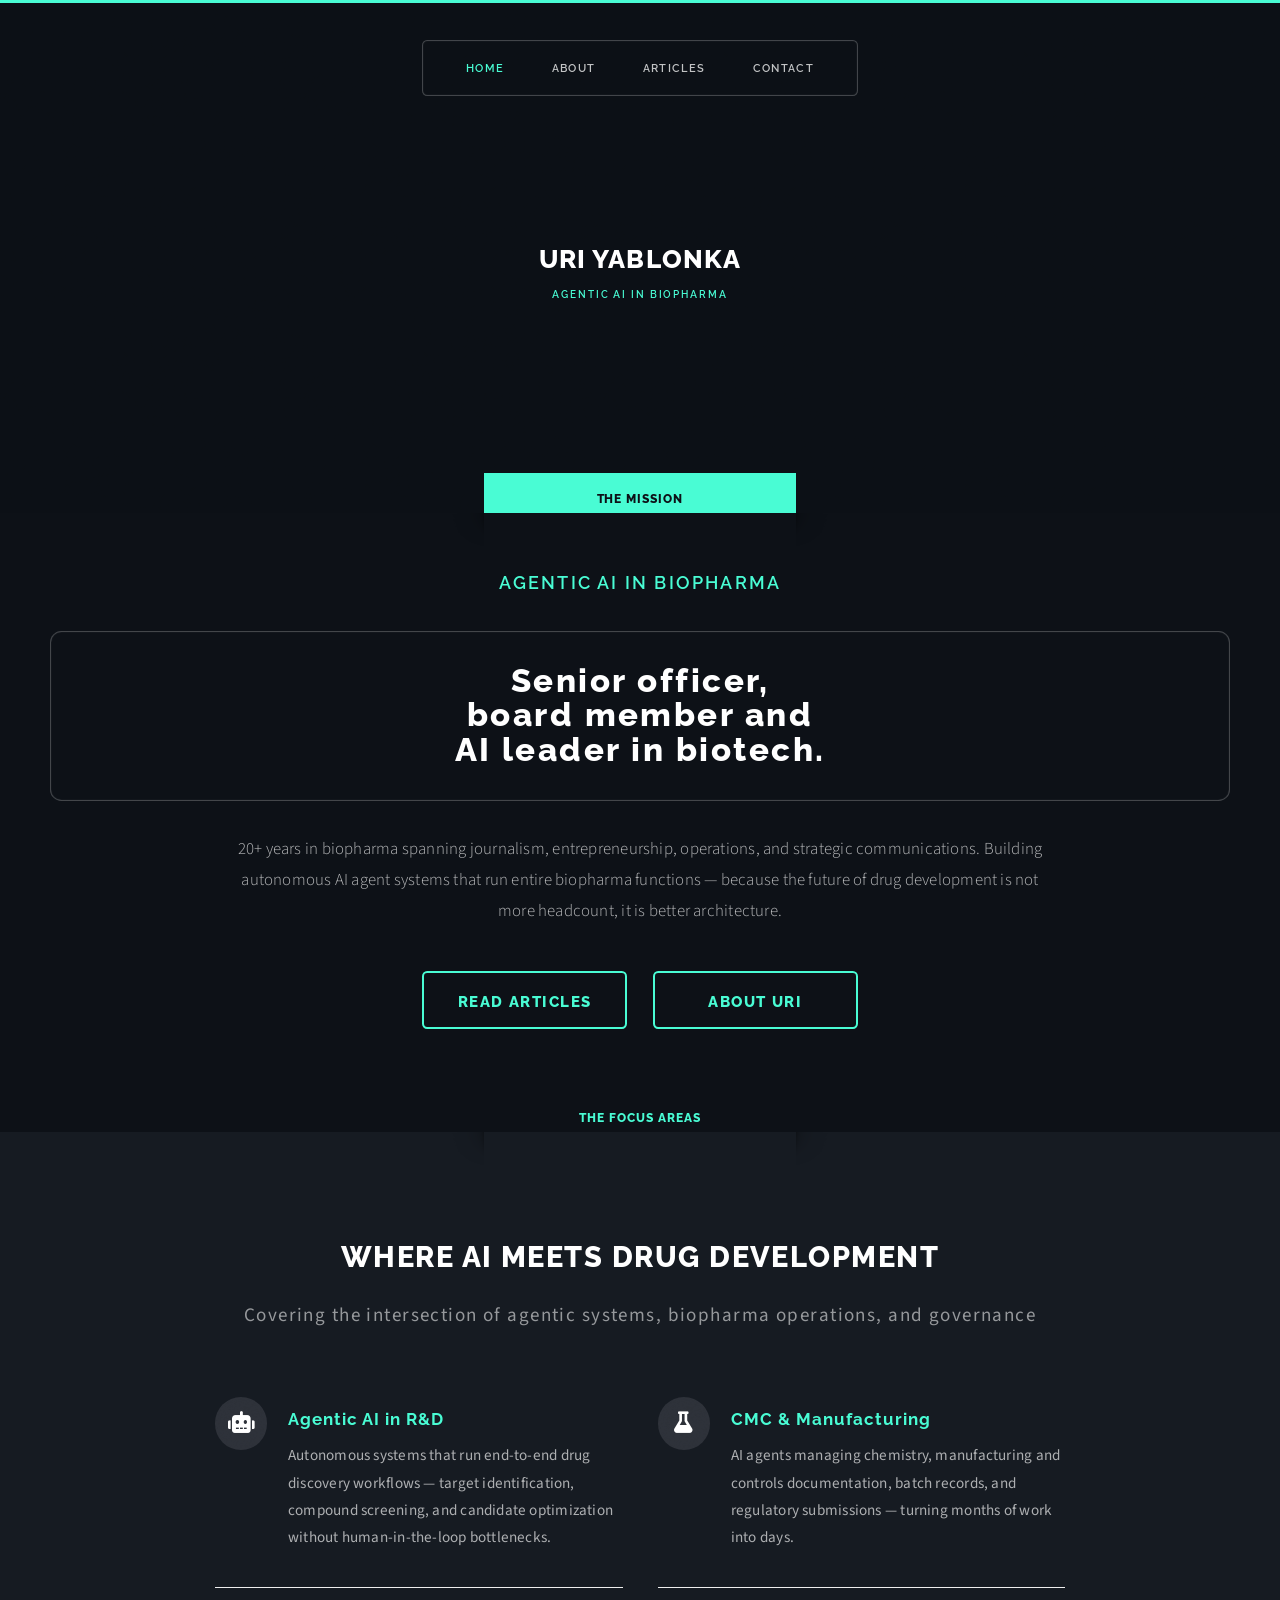
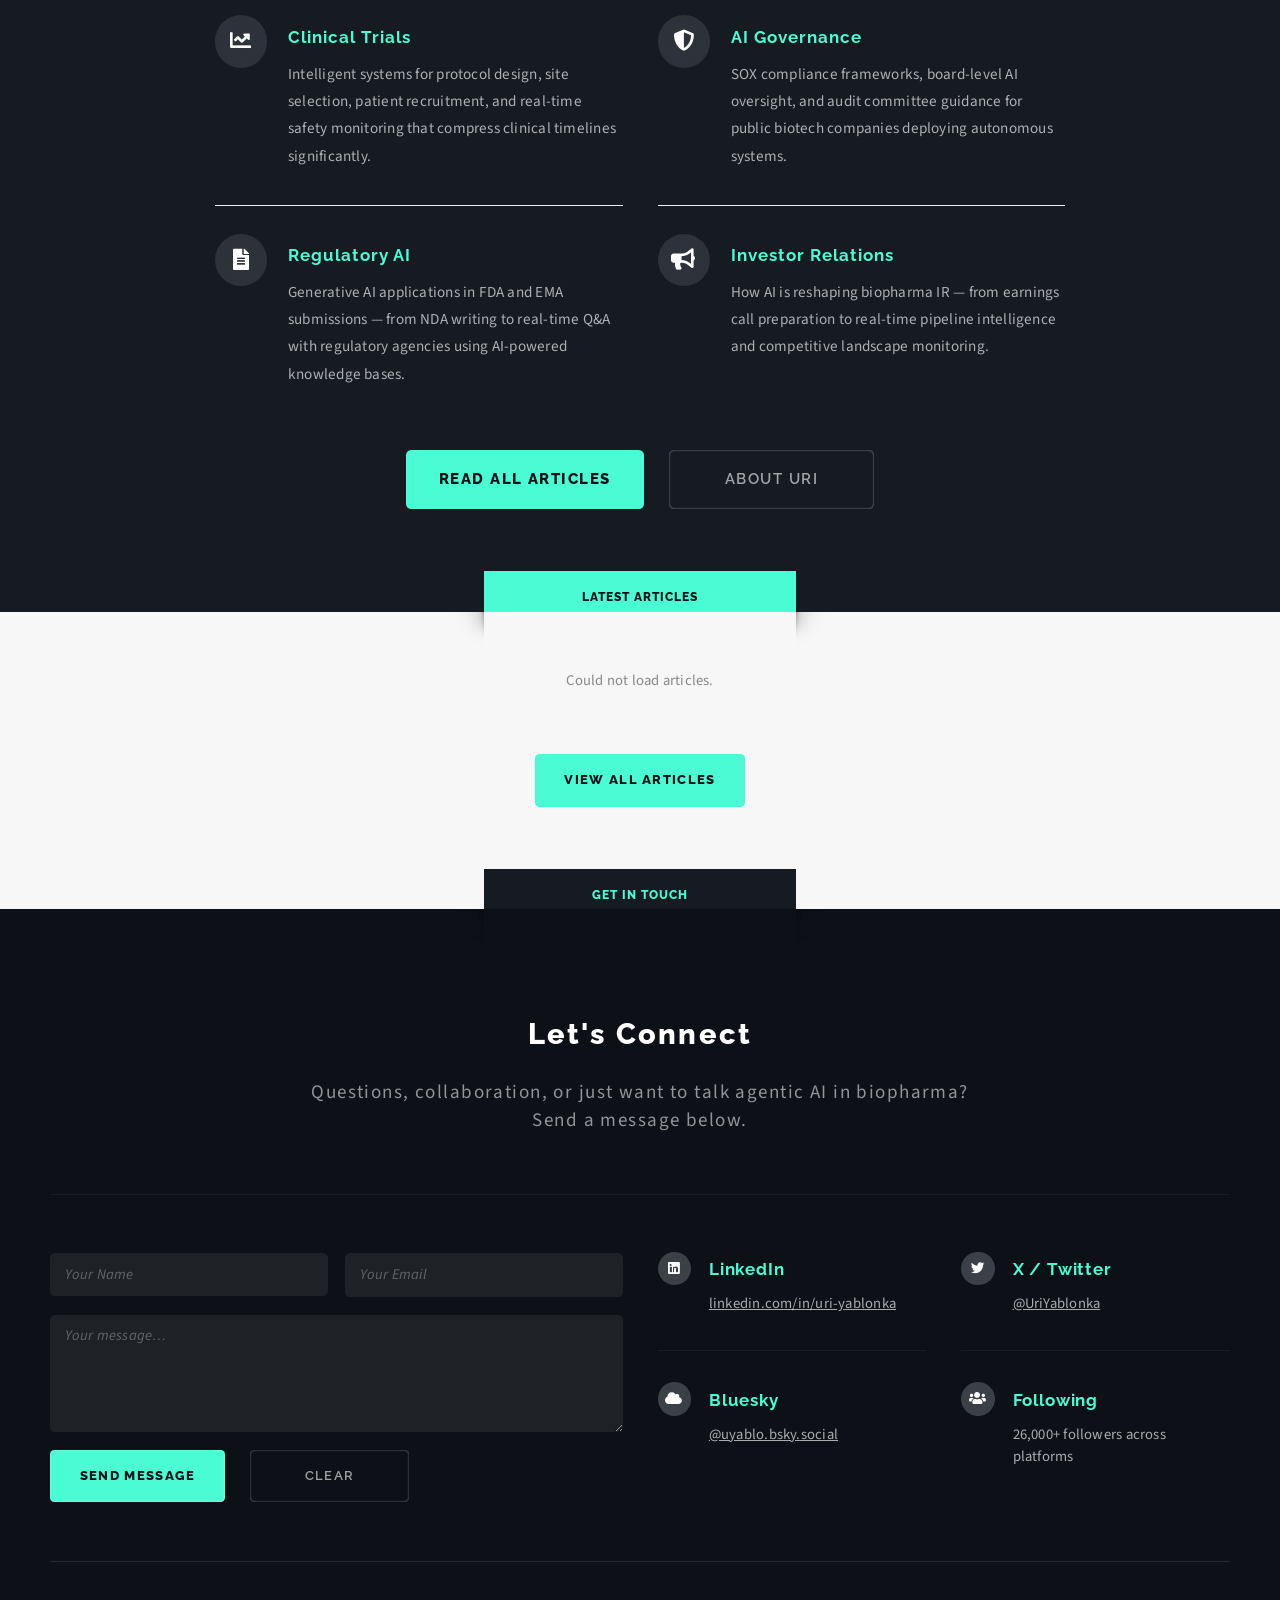
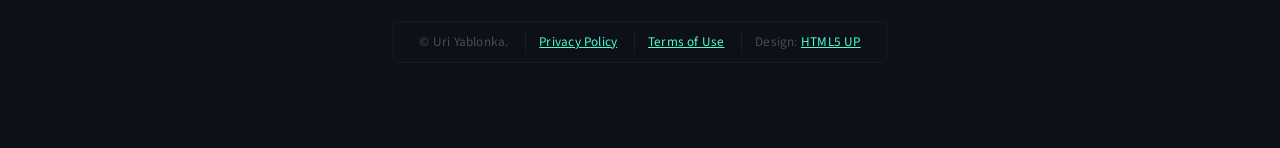
==== index.html @ d9048dd7 "Initial site — Uri Yablonka personal site (Escape Velocity template) Static HTML site using HTML5 UP" ====
<!DOCTYPE HTML>
<html lang="en">
<head>
  <title>Uri Yablonka — Agentic AI in Biopharma</title>
  <meta charset="utf-8" />
  <meta name="viewport" content="width=device-width, initial-scale=1, user-scalable=no" />
  <meta name="description" content="Uri Yablonka — senior officer, board member and AI leader in biotech. Writing on agentic AI in biopharma, R&D, and the future of drug development." />
  <meta property="og:title" content="Uri Yablonka — Agentic AI in Biopharma" />
  <meta property="og:url" content="https://uriyablonka.com" />
  <link rel="canonical" href="https://uriyablonka.com/" />
  <link rel="stylesheet" href="assets/css/main.css" />
  <link rel="stylesheet" href="assets/css/custom.css" />
</head>
<body class="homepage is-preload">
<div id="page-wrapper">

  <section id="header" class="wrapper">
    <div id="logo">
      <h1><a href="index.html">Uri Yablonka</a></h1>
      <p>Agentic AI in Biopharma</p>
    </div>
    <nav id="nav">
      <ul>
        <li class="current"><a href="index.html">Home</a></li>
        <li><a href="about.html">About</a></li>
        <li><a href="articles.html">Articles</a></li>
        <li><a href="contact.html">Contact</a></li>
      </ul>
    </nav>
  </section>

  <section id="intro" class="wrapper style1">
    <div class="title">The Mission</div>
    <div class="container">
      <p class="style1">Agentic AI in Biopharma</p>
      <p class="style2">Senior officer,<br class="mobile-hide" />board member and<br class="mobile-hide" />AI leader in biotech.</p>
      <p class="style3">20+ years in biopharma spanning journalism, entrepreneurship, operations, and strategic communications.
      Building autonomous AI agent systems that run entire biopharma functions — because the future of drug development
      is not more headcount, it is better architecture.</p>
      <ul class="actions">
        <li><a href="articles.html" class="button style3 large">Read Articles</a></li>
        <li><a href="about.html" class="button style3 large">About Uri</a></li>
      </ul>
    </div>
  </section>

  <section id="main" class="wrapper style2">
    <div class="title">The Focus Areas</div>
    <div class="container">
      <section id="features">
        <header class="style1">
          <h2>Where AI Meets Drug Development</h2>
          <p>Covering the intersection of agentic systems, biopharma operations, and governance</p>
        </header>
        <div class="feature-list">
          <div class="row">
            <div class="col-6 col-12-medium"><section>
              <h3 class="icon solid fa-robot">Agentic AI in R&amp;D</h3>
              <p>Autonomous systems that run end-to-end drug discovery workflows — target identification, compound screening, and candidate optimization without human-in-the-loop bottlenecks.</p>
            </section></div>
            <div class="col-6 col-12-medium"><section>
              <h3 class="icon solid fa-flask">CMC &amp; Manufacturing</h3>
              <p>AI agents managing chemistry, manufacturing and controls documentation, batch records, and regulatory submissions — turning months of work into days.</p>
            </section></div>
            <div class="col-6 col-12-medium"><section>
              <h3 class="icon solid fa-chart-line">Clinical Trials</h3>
              <p>Intelligent systems for protocol design, site selection, patient recruitment, and real-time safety monitoring that compress clinical timelines significantly.</p>
            </section></div>
            <div class="col-6 col-12-medium"><section>
              <h3 class="icon solid fa-shield-alt">AI Governance</h3>
              <p>SOX compliance frameworks, board-level AI oversight, and audit committee guidance for public biotech companies deploying autonomous systems.</p>
            </section></div>
            <div class="col-6 col-12-medium"><section>
              <h3 class="icon solid fa-file-alt">Regulatory AI</h3>
              <p>Generative AI applications in FDA and EMA submissions — from NDA writing to real-time Q&amp;A with regulatory agencies using AI-powered knowledge bases.</p>
            </section></div>
            <div class="col-6 col-12-medium"><section>
              <h3 class="icon solid fa-bullhorn">Investor Relations</h3>
              <p>How AI is reshaping biopharma IR — from earnings call preparation to real-time pipeline intelligence and competitive landscape monitoring.</p>
            </section></div>
          </div>
        </div>
        <ul class="actions special">
          <li><a href="articles.html" class="button style1 large">Read All Articles</a></li>
          <li><a href="about.html" class="button style2 large">About Uri</a></li>
        </ul>
      </section>
    </div>
  </section>

  <section id="highlights" class="wrapper style3">
    <div class="title">Latest Articles</div>
    <div class="container">
      <div class="row aln-center" id="latest-articles">
        <p class="loading-msg" style="color:#888;width:100%;text-align:center">Loading articles…</p>
      </div>
      <ul class="actions special" style="margin-top:2rem">
        <li><a href="articles.html" class="button style1">View All Articles</a></li>
      </ul>
    </div>
  </section>

  <section id="footer" class="wrapper">
    <div class="title">Get in Touch</div>
    <div class="container">
      <header class="style1">
        <h2>Let's Connect</h2>
        <p>Questions, collaboration, or just want to talk agentic AI in biopharma?<br />Send a message below.</p>
      </header>
      <div class="row">
        <div class="col-6 col-12-medium">
          <section>
            <form id="contact-form">
              <div class="row gtr-50">
                <div class="col-6 col-12-small">
                  <input type="text" name="name" id="contact-name" placeholder="Your Name" required />
                </div>
                <div class="col-6 col-12-small">
                  <input type="email" name="email" id="contact-email" placeholder="Your Email" required />
                </div>
                <div class="col-12">
                  <textarea name="message" id="contact-message" placeholder="Your message…" rows="4" required></textarea>
                </div>
                <div class="col-12">
                  <ul class="actions">
                    <li><input type="submit" class="style1" value="Send Message" /></li>
                    <li><input type="reset" class="style2" value="Clear" /></li>
                  </ul>
                  <div id="form-notify" class="notify"></div>
                </div>
              </div>
            </form>
          </section>
        </div>
        <div class="col-6 col-12-medium">
          <section class="feature-list small">
            <div class="row">
              <div class="col-6 col-12-small"><section>
                <h3 class="icon brands fa-linkedin">LinkedIn</h3>
                <p><a href="https://www.linkedin.com/in/uri-yablonka-7bb59866/" target="_blank" rel="noopener">linkedin.com/in/uri-yablonka</a></p>
              </section></div>
              <div class="col-6 col-12-small"><section>
                <h3 class="icon brands fa-twitter">X / Twitter</h3>
                <p><a href="https://x.com/UriYablonka" target="_blank" rel="noopener">@UriYablonka</a></p>
              </section></div>
              <div class="col-6 col-12-small"><section>
                <h3 class="icon solid fa-cloud">Bluesky</h3>
                <p><a href="https://bsky.app/profile/uyablo.bsky.social" target="_blank" rel="noopener">@uyablo.bsky.social</a></p>
              </section></div>
              <div class="col-6 col-12-small"><section>
                <h3 class="icon solid fa-users">Following</h3>
                <p>26,000+ followers across platforms</p>
              </section></div>
            </div>
          </section>
        </div>
      </div>
      <div id="copyright">
        <ul>
          <li>&copy; Uri Yablonka.</li>
          <li><a href="privacy.html">Privacy Policy</a></li>
          <li><a href="terms.html">Terms of Use</a></li>
          <li>Design: <a href="http://html5up.net">HTML5 UP</a></li>
        </ul>
      </div>
    </div>
  </section>

</div>
<script src="assets/js/jquery.min.js"></script>
<script src="assets/js/jquery.dropotron.min.js"></script>
<script src="assets/js/browser.min.js"></script>
<script src="assets/js/breakpoints.min.js"></script>
<script src="assets/js/util.js"></script>
<script src="assets/js/main.js"></script>
<script src="assets/js/site.js"></script>
<script>
loadLatestArticles('latest-articles', 3);
initContactForm('contact-form', 'form-notify');
</script>
</body>
</html>
---- assets/css/main.css ----
@import url("fontawesome-all.min.css");
@import url("https://fonts.googleapis.com/css?family=Source+Sans+Pro:400,400italic,700,900");

/*
	Escape Velocity by HTML5 UP
	html5up.net | @ajlkn
	Free for personal and commercial use under the CCA 3.0 license (html5up.net/license)
*/

html, body, div, span, applet, object,
iframe, h1, h2, h3, h4, h5, h6, p, blockquote,
pre, a, abbr, acronym, address, big, cite,
code, del, dfn, em, img, ins, kbd, q, s, samp,
small, strike, strong, sub, sup, tt, var, b,
u, i, center, dl, dt, dd, ol, ul, li, fieldset,
form, label, legend, table, caption, tbody,
tfoot, thead, tr, th, td, article, aside,
canvas, details, embed, figure, figcaption,
footer, header, hgroup, menu, nav, output, ruby,
section, summary, time, mark, audio, video {
	margin: 0;
	padding: 0;
	border: 0;
	font-size: 100%;
	font: inherit;
	vertical-align: baseline;}

article, aside, details, figcaption, figure,
footer, header, hgroup, menu, nav, section {
	display: block;}

body {
	line-height: 1;
}

ol, ul {
	list-style: none;
}

blockquote, q {
	quotes: none;
}

	blockquote:before, blockquote:after, q:before, q:after {
		content: '';
		content: none;
	}

table {
	border-collapse: collapse;
	border-spacing: 0;
}

body {
	-webkit-text-size-adjust: none;
}

mark {
	background-color: transparent;
	color: inherit;
}

input::-moz-focus-inner {
	border: 0;
	padding: 0;
}

input, select, textarea {
	-moz-appearance: none;
	-webkit-appearance: none;
	-ms-appearance: none;
	appearance: none;
}

/* Basic */

	@-ms-viewport {
		width: device-width;
	}

	html {
		box-sizing: border-box;
	}

	*, *:before, *:after {
		box-sizing: inherit;
	}

	body.is-preload *, body.is-preload *:before, body.is-preload *:after {
		-moz-animation: none !important;
		-webkit-animation: none !important;
		-ms-animation: none !important;
		animation: none !important;
		-moz-transition: none !important;
		-webkit-transition: none !important;
		-ms-transition: none !important;
		transition: none !important;
	}

	body, input, textarea, select {
		font-family: 'Source Sans Pro', sans-serif;
		font-weight: 400;
		color: #919499;
		font-size: 14pt;
		line-height: 1.75em;
		letter-spacing: 0.025em;
	}

	h1, h2, h3, h4, h5, h6 {
		font-weight: 700;
		color: #484d55;
	}

		h1 a, h2 a, h3 a, h4 a, h5 a, h6 a {
			color: inherit;
			text-decoration: none;
		}

	a {
		-moz-transition: color .25s ease-in-out;
		-webkit-transition: color .25s ease-in-out;
		-ms-transition: color .25s ease-in-out;
		transition: color .25s ease-in-out;
		text-decoration: underline;
		color: #717479;
	}

		a:hover {
			text-decoration: none;
		}

	strong, b {
		font-weight: 700;
		color: #484d55;
	}

	blockquote {
		border-left: solid 0.5em #ddd;
		padding: 1em 0 1em 2em;
		font-style: italic;
	}

	em, i {
		font-style: italic;
	}

	hr {
		border: 0;
		border-top: solid 1px #ddd;
		margin: 2em 0 2em 0;
	}

	sub {
		position: relative;
		top: 0.5em;
		font-size: 0.8em;
	}

	sup {
		position: relative;
		top: -0.5em;
		font-size: 0.8em;
	}

	.nobr {
		white-space: nowrap;
	}

	br.clear {
		clear: both;
	}

	p, ul, ol, dl, table, blockquote, form {
		margin-bottom: 2em;
	}

/* Container */

	.container {
		margin: 0 auto;
		max-width: 100%;
		width: 68em;
	}

		@media screen and (max-width: 1680px) {

			.container {
				width: 70em;
			}

		}

		@media screen and (max-width: 1280px) {

			.container {
				width: calc(100% - 100px);
			}

		}

		@media screen and (max-width: 980px) {

			.container {
				width: calc(100% - 100px);
			}

		}

		@media screen and (max-width: 736px) {

			.container {
				width: calc(100% - 40px);
			}

		}

/* Row */

	.row {
		display: flex;
		flex-wrap: wrap;
		box-sizing: border-box;
		align-items: stretch;
	}

		.row > * {
			box-sizing: border-box;
		}

		.row.gtr-uniform > * > :last-child {
			margin-bottom: 0;
		}

		.row.aln-left {
			justify-content: flex-start;
		}

		.row.aln-center {
			justify-content: center;
		}

		.row.aln-right {
			justify-content: flex-end;
		}

		.row.aln-top {
			align-items: flex-start;
		}

		.row.aln-middle {
			align-items: center;
		}

		.row.aln-bottom {
			align-items: flex-end;
		}

		.row > .imp {
			order: -1;
		}

		.row > .col-1 {
			width: 8.33333%;
		}

		.row > .off-1 {
			margin-left: 8.33333%;
		}

		.row > .col-2 {
			width: 16.66667%;
		}

		.row > .off-2 {
			margin-left: 16.66667%;
		}

		.row > .col-3 {
			width: 25%;
		}

		.row > .off-3 {
			margin-left: 25%;
		}

		.row > .col-4 {
			width: 33.33333%;
		}

		.row > .off-4 {
			margin-left: 33.33333%;
		}

		.row > .col-5 {
			width: 41.66667%;
		}

		.row > .off-5 {
			margin-left: 41.66667%;
		}

		.row > .col-6 {
			width: 50%;
		}

		.row > .off-6 {
			margin-left: 50%;
		}

		.row > .col-7 {
			width: 58.33333%;
		}

		.row > .off-7 {
			margin-left: 58.33333%;
		}

		.row > .col-8 {
			width: 66.66667%;
		}

		.row > .off-8 {
			margin-left: 66.66667%;
		}

		.row > .col-9 {
			width: 75%;
		}

		.row > .off-9 {
			margin-left: 75%;
		}

		.row > .col-10 {
			width: 83.33333%;
		}

		.row > .off-10 {
			margin-left: 83.33333%;
		}

		.row > .col-11 {
			width: 91.66667%;
		}

		.row > .off-11 {
			margin-left: 91.66667%;
		}

		.row > .col-12 {
			width: 100%;
		}

		.row > .off-12 {
			margin-left: 100%;
		}

		.row.gtr-0 {
			margin-top: 0px;
			margin-left: 0px;
		}

			.row.gtr-0 > * {
				padding: 0px 0 0 0px;
			}

			.row.gtr-0.gtr-uniform {
				margin-top: 0px;
			}

				.row.gtr-0.gtr-uniform > * {
					padding-top: 0px;
				}

		.row.gtr-25 {
			margin-top: -12.5px;
			margin-left: -12.5px;
		}

			.row.gtr-25 > * {
				padding: 12.5px 0 0 12.5px;
			}

			.row.gtr-25.gtr-uniform {
				margin-top: -12.5px;
			}

				.row.gtr-25.gtr-uniform > * {
					padding-top: 12.5px;
				}

		.row.gtr-50 {
			margin-top: -25px;
			margin-left: -25px;
		}

			.row.gtr-50 > * {
				padding: 25px 0 0 25px;
			}

			.row.gtr-50.gtr-uniform {
				margin-top: -25px;
			}

				.row.gtr-50.gtr-uniform > * {
					padding-top: 25px;
				}

		.row {
			margin-top: -50px;
			margin-left: -50px;
		}

			.row > * {
				padding: 50px 0 0 50px;
			}

			.row.gtr-uniform {
				margin-top: -50px;
			}

				.row.gtr-uniform > * {
					padding-top: 50px;
				}

		.row.gtr-150 {
			margin-top: -75px;
			margin-left: -75px;
		}

			.row.gtr-150 > * {
				padding: 75px 0 0 75px;
			}

			.row.gtr-150.gtr-uniform {
				margin-top: -75px;
			}

				.row.gtr-150.gtr-uniform > * {
					padding-top: 75px;
				}

		.row.gtr-200 {
			margin-top: -100px;
			margin-left: -100px;
		}

			.row.gtr-200 > * {
				padding: 100px 0 0 100px;
			}

			.row.gtr-200.gtr-uniform {
				margin-top: -100px;
			}

				.row.gtr-200.gtr-uniform > * {
					padding-top: 100px;
				}

		@media screen and (max-width: 1680px) {

			.row {
				display: flex;
				flex-wrap: wrap;
				box-sizing: border-box;
				align-items: stretch;
			}

				.row > * {
					box-sizing: border-box;
				}

				.row.gtr-uniform > * > :last-child {
					margin-bottom: 0;
				}

				.row.aln-left {
					justify-content: flex-start;
				}

				.row.aln-center {
					justify-content: center;
				}

				.row.aln-right {
					justify-content: flex-end;
				}

				.row.aln-top {
					align-items: flex-start;
				}

				.row.aln-middle {
					align-items: center;
				}

				.row.aln-bottom {
					align-items: flex-end;
				}

				.row > .imp-xlarge {
					order: -1;
				}

				.row > .col-1-xlarge {
					width: 8.33333%;
				}

				.row > .off-1-xlarge {
					margin-left: 8.33333%;
				}

				.row > .col-2-xlarge {
					width: 16.66667%;
				}

				.row > .off-2-xlarge {
					margin-left: 16.66667%;
				}

				.row > .col-3-xlarge {
					width: 25%;
				}

				.row > .off-3-xlarge {
					margin-left: 25%;
				}

				.row > .col-4-xlarge {
					width: 33.33333%;
				}

				.row > .off-4-xlarge {
					margin-left: 33.33333%;
				}

				.row > .col-5-xlarge {
					width: 41.66667%;
				}

				.row > .off-5-xlarge {
					margin-left: 41.66667%;
				}

				.row > .col-6-xlarge {
					width: 50%;
				}

				.row > .off-6-xlarge {
					margin-left: 50%;
				}

				.row > .col-7-xlarge {
					width: 58.33333%;
				}

				.row > .off-7-xlarge {
					margin-left: 58.33333%;
				}

				.row > .col-8-xlarge {
					width: 66.66667%;
				}

				.row > .off-8-xlarge {
					margin-left: 66.66667%;
				}

				.row > .col-9-xlarge {
					width: 75%;
				}

				.row > .off-9-xlarge {
					margin-left: 75%;
				}

				.row > .col-10-xlarge {
					width: 83.33333%;
				}

				.row > .off-10-xlarge {
					margin-left: 83.33333%;
				}

				.row > .col-11-xlarge {
					width: 91.66667%;
				}

				.row > .off-11-xlarge {
					margin-left: 91.66667%;
				}

				.row > .col-12-xlarge {
					width: 100%;
				}

				.row > .off-12-xlarge {
					margin-left: 100%;
				}

				.row.gtr-0 {
					margin-top: 0px;
					margin-left: 0px;
				}

					.row.gtr-0 > * {
						padding: 0px 0 0 0px;
					}

					.row.gtr-0.gtr-uniform {
						margin-top: 0px;
					}

						.row.gtr-0.gtr-uniform > * {
							padding-top: 0px;
						}

				.row.gtr-25 {
					margin-top: -12.5px;
					margin-left: -12.5px;
				}

					.row.gtr-25 > * {
						padding: 12.5px 0 0 12.5px;
					}

					.row.gtr-25.gtr-uniform {
						margin-top: -12.5px;
					}

						.row.gtr-25.gtr-uniform > * {
							padding-top: 12.5px;
						}

				.row.gtr-50 {
					margin-top: -25px;
					margin-left: -25px;
				}

					.row.gtr-50 > * {
						padding: 25px 0 0 25px;
					}

					.row.gtr-50.gtr-uniform {
						margin-top: -25px;
					}

						.row.gtr-50.gtr-uniform > * {
							padding-top: 25px;
						}

				.row {
					margin-top: -50px;
					margin-left: -50px;
				}

					.row > * {
						padding: 50px 0 0 50px;
					}

					.row.gtr-uniform {
						margin-top: -50px;
					}

						.row.gtr-uniform > * {
							padding-top: 50px;
						}

				.row.gtr-150 {
					margin-top: -75px;
					margin-left: -75px;
				}

					.row.gtr-150 > * {
						padding: 75px 0 0 75px;
					}

					.row.gtr-150.gtr-uniform {
						margin-top: -75px;
					}

						.row.gtr-150.gtr-uniform > * {
							padding-top: 75px;
						}

				.row.gtr-200 {
					margin-top: -100px;
					margin-left: -100px;
				}

					.row.gtr-200 > * {
						padding: 100px 0 0 100px;
					}

					.row.gtr-200.gtr-uniform {
						margin-top: -100px;
					}

						.row.gtr-200.gtr-uniform > * {
							padding-top: 100px;
						}

		}

		@media screen and (max-width: 1280px) {

			.row {
				display: flex;
				flex-wrap: wrap;
				box-sizing: border-box;
				align-items: stretch;
			}

				.row > * {
					box-sizing: border-box;
				}

				.row.gtr-uniform > * > :last-child {
					margin-bottom: 0;
				}

				.row.aln-left {
					justify-content: flex-start;
				}

				.row.aln-center {
					justify-content: center;
				}

				.row.aln-right {
					justify-content: flex-end;
				}

				.row.aln-top {
					align-items: flex-start;
				}

				.row.aln-middle {
					align-items: center;
				}

				.row.aln-bottom {
					align-items: flex-end;
				}

				.row > .imp-large {
					order: -1;
				}

				.row > .col-1-large {
					width: 8.33333%;
				}

				.row > .off-1-large {
					margin-left: 8.33333%;
				}

				.row > .col-2-large {
					width: 16.66667%;
				}

				.row > .off-2-large {
					margin-left: 16.66667%;
				}

				.row > .col-3-large {
					width: 25%;
				}

				.row > .off-3-large {
					margin-left: 25%;
				}

				.row > .col-4-large {
					width: 33.33333%;
				}

				.row > .off-4-large {
					margin-left: 33.33333%;
				}

				.row > .col-5-large {
					width: 41.66667%;
				}

				.row > .off-5-large {
					margin-left: 41.66667%;
				}

				.row > .col-6-large {
					width: 50%;
				}

				.row > .off-6-large {
					margin-left: 50%;
				}

				.row > .col-7-large {
					width: 58.33333%;
				}

				.row > .off-7-large {
					margin-left: 58.33333%;
				}

				.row > .col-8-large {
					width: 66.66667%;
				}

				.row > .off-8-large {
					margin-left: 66.66667%;
				}

				.row > .col-9-large {
					width: 75%;
				}

				.row > .off-9-large {
					margin-left: 75%;
				}

				.row > .col-10-large {
					width: 83.33333%;
				}

				.row > .off-10-large {
					margin-left: 83.33333%;
				}

				.row > .col-11-large {
					width: 91.66667%;
				}

				.row > .off-11-large {
					margin-left: 91.66667%;
				}

				.row > .col-12-large {
					width: 100%;
				}

				.row > .off-12-large {
					margin-left: 100%;
				}

				.row.gtr-0 {
					margin-top: 0px;
					margin-left: 0px;
				}

					.row.gtr-0 > * {
						padding: 0px 0 0 0px;
					}

					.row.gtr-0.gtr-uniform {
						margin-top: 0px;
					}

						.row.gtr-0.gtr-uniform > * {
							padding-top: 0px;
						}

				.row.gtr-25 {
					margin-top: -8.75px;
					margin-left: -8.75px;
				}

					.row.gtr-25 > * {
						padding: 8.75px 0 0 8.75px;
					}

					.row.gtr-25.gtr-uniform {
						margin-top: -8.75px;
					}

						.row.gtr-25.gtr-uniform > * {
							padding-top: 8.75px;
						}

				.row.gtr-50 {
					margin-top: -17.5px;
					margin-left: -17.5px;
				}

					.row.gtr-50 > * {
						padding: 17.5px 0 0 17.5px;
					}

					.row.gtr-50.gtr-uniform {
						margin-top: -17.5px;
					}

						.row.gtr-50.gtr-uniform > * {
							padding-top: 17.5px;
						}

				.row {
					margin-top: -35px;
					margin-left: -35px;
				}

					.row > * {
						padding: 35px 0 0 35px;
					}

					.row.gtr-uniform {
						margin-top: -35px;
					}

						.row.gtr-uniform > * {
							padding-top: 35px;
						}

				.row.gtr-150 {
					margin-top: -52.5px;
					margin-left: -52.5px;
				}

					.row.gtr-150 > * {
						padding: 52.5px 0 0 52.5px;
					}

					.row.gtr-150.gtr-uniform {
						margin-top: -52.5px;
					}

						.row.gtr-150.gtr-uniform > * {
							padding-top: 52.5px;
						}

				.row.gtr-200 {
					margin-top: -70px;
					margin-left: -70px;
				}

					.row.gtr-200 > * {
						padding: 70px 0 0 70px;
					}

					.row.gtr-200.gtr-uniform {
						margin-top: -70px;
					}

						.row.gtr-200.gtr-uniform > * {
							padding-top: 70px;
						}

		}

		@media screen and (max-width: 980px) {

			.row {
				display: flex;
				flex-wrap: wrap;
				box-sizing: border-box;
				align-items: stretch;
			}

				.row > * {
					box-sizing: border-box;
				}

				.row.gtr-uniform > * > :last-child {
					margin-bottom: 0;
				}

				.row.aln-left {
					justify-content: flex-start;
				}

				.row.aln-center {
					justify-content: center;
				}

				.row.aln-right {
					justify-content: flex-end;
				}

				.row.aln-top {
					align-items: flex-start;
				}

				.row.aln-middle {
					align-items: center;
				}

				.row.aln-bottom {
					align-items: flex-end;
				}

				.row > .imp-medium {
					order: -1;
				}

				.row > .col-1-medium {
					width: 8.33333%;
				}

				.row > .off-1-medium {
					margin-left: 8.33333%;
				}

				.row > .col-2-medium {
					width: 16.66667%;
				}

				.row > .off-2-medium {
					margin-left: 16.66667%;
				}

				.row > .col-3-medium {
					width: 25%;
				}

				.row > .off-3-medium {
					margin-left: 25%;
				}

				.row > .col-4-medium {
					width: 33.33333%;
				}

				.row > .off-4-medium {
					margin-left: 33.33333%;
				}

				.row > .col-5-medium {
					width: 41.66667%;
				}

				.row > .off-5-medium {
					margin-left: 41.66667%;
				}

				.row > .col-6-medium {
					width: 50%;
				}

				.row > .off-6-medium {
					margin-left: 50%;
				}

				.row > .col-7-medium {
					width: 58.33333%;
				}

				.row > .off-7-medium {
					margin-left: 58.33333%;
				}

				.row > .col-8-medium {
					width: 66.66667%;
				}

				.row > .off-8-medium {
					margin-left: 66.66667%;
				}

				.row > .col-9-medium {
					width: 75%;
				}

				.row > .off-9-medium {
					margin-left: 75%;
				}

				.row > .col-10-medium {
					width: 83.33333%;
				}

				.row > .off-10-medium {
					margin-left: 83.33333%;
				}

				.row > .col-11-medium {
					width: 91.66667%;
				}

				.row > .off-11-medium {
					margin-left: 91.66667%;
				}

				.row > .col-12-medium {
					width: 100%;
				}

				.row > .off-12-medium {
					margin-left: 100%;
				}

				.row.gtr-0 {
					margin-top: 0px;
					margin-left: 0px;
				}

					.row.gtr-0 > * {
						padding: 0px 0 0 0px;
					}

					.row.gtr-0.gtr-uniform {
						margin-top: 0px;
					}

						.row.gtr-0.gtr-uniform > * {
							padding-top: 0px;
						}

				.row.gtr-25 {
					margin-top: -12.5px;
					margin-left: -12.5px;
				}

					.row.gtr-25 > * {
						padding: 12.5px 0 0 12.5px;
					}

					.row.gtr-25.gtr-uniform {
						margin-top: -12.5px;
					}

						.row.gtr-25.gtr-uniform > * {
							padding-top: 12.5px;
						}

				.row.gtr-50 {
					margin-top: -25px;
					margin-left: -25px;
				}

					.row.gtr-50 > * {
						padding: 25px 0 0 25px;
					}

					.row.gtr-50.gtr-uniform {
						margin-top: -25px;
					}

						.row.gtr-50.gtr-uniform > * {
							padding-top: 25px;
						}

				.row {
					margin-top: -50px;
					margin-left: -50px;
				}

					.row > * {
						padding: 50px 0 0 50px;
					}

					.row.gtr-uniform {
						margin-top: -50px;
					}

						.row.gtr-uniform > * {
							padding-top: 50px;
						}

				.row.gtr-150 {
					margin-top: -75px;
					margin-left: -75px;
				}

					.row.gtr-150 > * {
						padding: 75px 0 0 75px;
					}

					.row.gtr-150.gtr-uniform {
						margin-top: -75px;
					}

						.row.gtr-150.gtr-uniform > * {
							padding-top: 75px;
						}

				.row.gtr-200 {
					margin-top: -100px;
					margin-left: -100px;
				}

					.row.gtr-200 > * {
						padding: 100px 0 0 100px;
					}

					.row.gtr-200.gtr-uniform {
						margin-top: -100px;
					}

						.row.gtr-200.gtr-uniform > * {
							padding-top: 100px;
						}

		}

		@media screen and (max-width: 736px) {

			.row {
				display: flex;
				flex-wrap: wrap;
				box-sizing: border-box;
				align-items: stretch;
			}

				.row > * {
					box-sizing: border-box;
				}

				.row.gtr-uniform > * > :last-child {
					margin-bottom: 0;
				}

				.row.aln-left {
					justify-content: flex-start;
				}

				.row.aln-center {
					justify-content: center;
				}

				.row.aln-right {
					justify-content: flex-end;
				}

				.row.aln-top {
					align-items: flex-start;
				}

				.row.aln-middle {
					align-items: center;
				}

				.row.aln-bottom {
					align-items: flex-end;
				}

				.row > .imp-small {
					order: -1;
				}

				.row > .col-1-small {
					width: 8.33333%;
				}

				.row > .off-1-small {
					margin-left: 8.33333%;
				}

				.row > .col-2-small {
					width: 16.66667%;
				}

				.row > .off-2-small {
					margin-left: 16.66667%;
				}

				.row > .col-3-small {
					width: 25%;
				}

				.row > .off-3-small {
					margin-left: 25%;
				}

				.row > .col-4-small {
					width: 33.33333%;
				}

				.row > .off-4-small {
					margin-left: 33.33333%;
				}

				.row > .col-5-small {
					width: 41.66667%;
				}

				.row > .off-5-small {
					margin-left: 41.66667%;
				}

				.row > .col-6-small {
					width: 50%;
				}

				.row > .off-6-small {
					margin-left: 50%;
				}

				.row > .col-7-small {
					width: 58.33333%;
				}

				.row > .off-7-small {
					margin-left: 58.33333%;
				}

				.row > .col-8-small {
					width: 66.66667%;
				}

				.row > .off-8-small {
					margin-left: 66.66667%;
				}

				.row > .col-9-small {
					width: 75%;
				}

				.row > .off-9-small {
					margin-left: 75%;
				}

				.row > .col-10-small {
					width: 83.33333%;
				}

				.row > .off-10-small {
					margin-left: 83.33333%;
				}

				.row > .col-11-small {
					width: 91.66667%;
				}

				.row > .off-11-small {
					margin-left: 91.66667%;
				}

				.row > .col-12-small {
					width: 100%;
				}

				.row > .off-12-small {
					margin-left: 100%;
				}

				.row.gtr-0 {
					margin-top: 0px;
					margin-left: 0px;
				}

					.row.gtr-0 > * {
						padding: 0px 0 0 0px;
					}

					.row.gtr-0.gtr-uniform {
						margin-top: 0px;
					}

						.row.gtr-0.gtr-uniform > * {
							padding-top: 0px;
						}

				.row.gtr-25 {
					margin-top: -7.5px;
					margin-left: -7.5px;
				}

					.row.gtr-25 > * {
						padding: 7.5px 0 0 7.5px;
					}

					.row.gtr-25.gtr-uniform {
						margin-top: -7.5px;
					}

						.row.gtr-25.gtr-uniform > * {
							padding-top: 7.5px;
						}

				.row.gtr-50 {
					margin-top: -15px;
					margin-left: -15px;
				}

					.row.gtr-50 > * {
						padding: 15px 0 0 15px;
					}

					.row.gtr-50.gtr-uniform {
						margin-top: -15px;
					}

						.row.gtr-50.gtr-uniform > * {
							padding-top: 15px;
						}

				.row {
					margin-top: -30px;
					margin-left: -30px;
				}

					.row > * {
						padding: 30px 0 0 30px;
					}

					.row.gtr-uniform {
						margin-top: -30px;
					}

						.row.gtr-uniform > * {
							padding-top: 30px;
						}

				.row.gtr-150 {
					margin-top: -45px;
					margin-left: -45px;
				}

					.row.gtr-150 > * {
						padding: 45px 0 0 45px;
					}

					.row.gtr-150.gtr-uniform {
						margin-top: -45px;
					}

						.row.gtr-150.gtr-uniform > * {
							padding-top: 45px;
						}

				.row.gtr-200 {
					margin-top: -60px;
					margin-left: -60px;
				}

					.row.gtr-200 > * {
						padding: 60px 0 0 60px;
					}

					.row.gtr-200.gtr-uniform {
						margin-top: -60px;
					}

						.row.gtr-200.gtr-uniform > * {
							padding-top: 60px;
						}

		}

/* Section/Article */

	section,
	article {
		margin: 0 0 4em 0;
	}

	section > :last-child,
	article > :last-child,
	section:last-child,
	article:last-child {
		margin-bottom: 0;
	}

	header.style1 {
		text-align: center;
		padding: 3em 0 3em 0;
	}

		header.style1 h2 {
			font-weight: 700;
			font-size: 2em;
			letter-spacing: 0.075em;
			line-height: 1.5em;
		}

		header.style1 p {
			color: #b1b4b9;
			display: block;
			margin: 1.15em 0 0 0;
			font-size: 1.3em;
			letter-spacing: 0.075em;
			line-height: 1.5em;
		}

/* Table */

	table {
		width: 100%;
	}

		table.default {
			width: 100%;
		}

			table.default tbody tr:nth-child(2n+2) {
				background: #f4f4f4;
			}

			table.default td {
				padding: 0.5em 1em 0.5em 1em;
			}

			table.default th {
				text-align: left;
				font-weight: 400;
				padding: 0.5em 1em 0.5em 1em;
			}

			table.default thead {
				background: #484d55;
				color: #fff;
			}

			table.default tfoot {
				background: #eee;
			}

/* Form */

	form label {
		display: block;
		font-weight: 700;
		color: #484d55;
		margin: 0.25em 0 0.5em 0;
	}

	form input[type="text"],
	form input[type="email"],
	form input[type="password"],
	form select,
	form textarea {
		-moz-transition: all .25s ease-in-out;
		-webkit-transition: all .25s ease-in-out;
		-ms-transition: all .25s ease-in-out;
		transition: all .25s ease-in-out;
		-webkit-appearance: none;
		display: block;
		border: 0;
		background: #eee;
		box-shadow: inset 0px 0px 1px 0px #a0a1a7;
		border-radius: 0.35em;
		width: 100%;
		padding: 0.75em 1em 0.75em 1em;
	}

		form input[type="text"]:focus,
		form input[type="email"]:focus,
		form input[type="password"]:focus,
		form select:focus,
		form textarea:focus {
			background: #f8f8f8;
		}

	form input[type="text"],
	form input[type="email"]
	input[type="password"] {
		line-height: 1em;
	}

	form select {
		line-height: 1em;
	}

	form textarea {
		min-height: 8em;
	}

	form ul.actions {
		margin-top: 0;
	}

	form ::-webkit-input-placeholder {
		color: #555 !important;
		font-style: italic;
		line-height: 1.35em;
	}

	form :-moz-placeholder {
		color: #555 !important;
		font-style: italic;
	}

	form ::-moz-placeholder {
		color: #555 !important;
		font-style: italic;
	}

	form :-ms-input-placeholder {
		color: #555 !important;
		font-style: italic;
	}

	form ::-moz-focus-inner {
		border: 0;
	}

/* Image */

	.image {
		display: inline-block;
	}

		.image img {
			display: block;
			width: 100%;
		}

		.image.fit {
			display: block;
			width: 100%;
		}

		.image.left {
			float: left;
			margin: 0 2em 2em 0;
		}

		.image.centered {
			display: block;
			margin: 0 0 2em 0;
		}

			.image.centered img {
				margin: 0 auto;
				width: auto;
			}

		.image.featured {
			display: block;
			width: 100%;
			margin: 0 0 2em 0;
		}

/* Button */

	input[type="button"],
	input[type="submit"],
	input[type="reset"],
	button,
	.button {
		-moz-transition: all .25s ease-in-out;
		-webkit-transition: all .25s ease-in-out;
		-ms-transition: all .25s ease-in-out;
		transition: all .25s ease-in-out;
		display: inline-block;
		background: #444;
		text-align: center;
		text-transform: uppercase;
		font-weight: 700;
		letter-spacing: 0.25em;
		text-decoration: none;
		border-radius: 0.35em;
		border: 0;
		outline: 0;
		cursor: pointer;
		padding: 0 2.25em 0 2.25em;
		font-size: 0.9em;
		min-width: 12em;
		height: 4em;
		line-height: 4em;
	}

		input[type="button"]:hover,
		input[type="submit"]:hover,
		input[type="reset"]:hover,
		button:hover,
		.button:hover {
			background-color: #f98780;
		}

		input[type="button"].large,
		input[type="submit"].large,
		input[type="reset"].large,
		button.large,
		.button.large {
			font-size: 1em;
			min-width: 14em;
		}

		input[type="button"].style1,
		input[type="submit"].style1,
		input[type="reset"].style1,
		button.style1,
		.button.style1 {
			background: #e97770 url("images/overlay.png");
			color: #fff;
		}

			input[type="button"].style1:hover,
			input[type="submit"].style1:hover,
			input[type="reset"].style1:hover,
			button.style1:hover,
			.button.style1:hover {
				background-color: #f98780;
			}

			input[type="button"].style1:active,
			input[type="submit"].style1:active,
			input[type="reset"].style1:active,
			button.style1:active,
			.button.style1:active {
				background-color: #d96760;
			}

		input[type="button"].style2,
		input[type="submit"].style2,
		input[type="reset"].style2,
		button.style2,
		.button.style2 {
			background: none;
			color: #606167;
			box-shadow: inset 0px 0px 2px 0px #a0a1a7;
		}

			input[type="button"].style2:hover,
			input[type="submit"].style2:hover,
			input[type="reset"].style2:hover,
			button.style2:hover,
			.button.style2:hover {
				box-shadow: inset 0px 0px 2px 0px #606167;
			}

			input[type="button"].style2:active,
			input[type="submit"].style2:active,
			input[type="reset"].style2:active,
			button.style2:active,
			.button.style2:active {
				box-shadow: inset 0px 0px 2px 0px #202127;
			}

		input[type="button"].style3,
		input[type="submit"].style3,
		input[type="reset"].style3,
		button.style3,
		.button.style3 {
			background: #2f333b url("images/overlay.png");
			color: #fff;
		}

			input[type="button"].style3:hover,
			input[type="submit"].style3:hover,
			input[type="reset"].style3:hover,
			button.style3:hover,
			.button.style3:hover {
				background-color: #3f434b;
			}

			input[type="button"].style3:active,
			input[type="submit"].style3:active,
			input[type="reset"].style3:active,
			button.style3:active,
			.button.style3:active {
				background-color: #1f232b;
			}

/* List */

	ul {
		list-style: disc;
		padding-left: 1em;
	}

		ul li {
			padding-left: 0.5em;
		}

		ul.style2 {
			list-style: none;
			padding-left: 0;
		}

			ul.style2 li {
				border-top: solid 1px #eee;
				padding: 1.5em 0 0 0;
				margin: 1.5em 0 0 0;
			}

				ul.style2 li:first-child {
					border-top: 0;
					padding-top: 0;
					margin-top: 0;
				}

		ul.style3 {
			list-style: none;
			padding-left: 0;
		}

			ul.style3 li {
				border-top: solid 1px #eee;
				padding: 0.5em 0 0 0;
				margin: 0.5em 0 0 0;
			}

				ul.style3 li:first-child {
					border-top: 0;
					padding-top: 0;
					margin-top: 0;
				}

	ol {
		list-style: decimal;
		padding-left: 1.25em;
	}

		ol li {
			padding-left: 0.25em;
		}

/* Actions */

	ul.actions {
		list-style: none;
		padding-left: 0;
		margin: 3em 0 0 0;
	}

		ul.actions li {
			display: inline-block;
			margin: 0 0.75em 0 0.75em;
			padding-left: 0;
		}

			ul.actions li:first-child {
				margin-left: 0;
			}

			ul.actions li:last-child {
				margin-right: 0;
			}

		ul.actions.special {
			text-align: center;
		}

/* Feature List */

	.feature-list {
		max-width: 58em;
		margin-left: auto;
		margin-right: auto;
		position: relative;
		top: 0.75em;
	}

		.feature-list section {
			border-top: solid 1px #eee;
			padding-top: 3em;
			padding-left: 5em;
			position: relative;
		}

		@media screen and (min-width: 981px) {

			.feature-list > .row > :nth-child(-n + 2) > section {
				border-top: 0;
				padding-top: 0;
			}

		}

		.feature-list h3 {
			color: #e97770 !important;
			margin: -0.35em 0 0.75em 0;
			font-size: 1.15em;
			letter-spacing: 0.05em;
		}

			.feature-list h3:before {
				display: block;
				color: #fff;
				background: #2f333b url("images/overlay.png");
				border-radius: 2.5em;
				text-align: center;
				width: 2.5em;
				height: 2.5em;
				line-height: 2.5em;
				margin-right: 0.75em;
				position: absolute;
				left: 0;
				margin-top: -0.5em;
			}

		.feature-list.small section {
			padding-left: 3.5em;
		}

		.feature-list.small h3:before {
			font-size: 0.8em;
		}

/* Icons */

	.icon {
		text-decoration: none;
		text-decoration: none;
	}

		.icon:before {
			-moz-osx-font-smoothing: grayscale;
			-webkit-font-smoothing: antialiased;
			display: inline-block;
			font-style: normal;
			font-variant: normal;
			text-rendering: auto;
			line-height: 1;
			text-transform: none !important;
			font-family: 'Font Awesome 5 Free';
			font-weight: 400;
		}

		.icon:before {
			line-height: inherit;
			font-size: 1.25em;
		}

		.icon > .label {
			display: none;
		}

		.icon.solid:before {
			font-weight: 900;
		}

		.icon.brands:before {
			font-family: 'Font Awesome 5 Brands';
		}

/* Box */

	.box header {
		margin: 0 0 1.5em 0;
	}

		.box header.style1 {
			position: relative;
			margin: -0.5em 0 0 0;
			padding-top: 0;
		}

	.box h2 {
		margin: 0 0 0.75em 0;
		font-size: 1.15em;
		letter-spacing: 0.05em;
	}

	.box h3 {
		margin: 0 0 0.5em 0;
		font-size: 1em;
		font-weight: 600;
		letter-spacing: 0.05em;
	}

	.box.post-excerpt .image.left {
		position: relative;
		top: 0.5em;
		width: 5em;
	}

	.box.post-excerpt h3, .box.post-excerpt p {
		margin-left: 7em;
	}

/* Wrapper */

	.wrapper {
		position: relative;
		padding: 6em 0 9em 0;
	}

		.wrapper .title {
			position: absolute;
			top: 0;
			left: 50%;
			text-align: center;
			text-transform: uppercase;
			display: block;
			font-weight: 700;
			letter-spacing: 0.25em;
			font-size: 0.9em;
			width: 25em;
			height: 3.25em;
			top: -3.25em;
			line-height: 3.25em;
			margin-bottom: -3.25em;
			margin-left: -12.5em;
			padding-top: 0.5em;
		}

			.wrapper .title:before {
				content: '';
				position: absolute;
				bottom: -38px;
				left: -35px;
				width: 35px;
				height: 38px;
				background: url("images/shadow.png");
			}

			.wrapper .title:after {
				-moz-transform: scaleX(-1);
				-webkit-transform: scaleX(-1);
				-ms-transform: scaleX(-1);
				transform: scaleX(-1);
				content: '';
				position: absolute;
				bottom: -38px;
				right: -35px;
				width: 35px;
				height: 38px;
				background: url("images/shadow.png");
			}

		.wrapper.style1 {
			background: #e97770 url("images/overlay.png");
			color: #eee;
			color: rgba(255, 255, 255, 0.75);
		}

			.wrapper.style1 .title {
				background: #e97770 url("images/overlay.png");
				color: #fff;
			}

			.wrapper.style1 h1, .wrapper.style1 h2, .wrapper.style1 h3, .wrapper.style1 h4, .wrapper.style1 h5, .wrapper.style1 h6, .wrapper.style1 strong, .wrapper.style1 b, .wrapper.style1 a {
				color: #fff;
			}

		.wrapper.style2 {
			background: #fff;
		}

			.wrapper.style2 .title {
				background: #fff;
				color: #484d55;
			}

		.wrapper.style3 {
			background: #f3f3f3 url("images/overlay.png");
		}

			.wrapper.style3 .title {
				background: #f3f3f3 url("images/overlay.png");
				color: #484d55;
			}

			.wrapper.style3 .image {
				border: solid 10px #fff;
			}

/* Page Wrapper */

	#page-wrapper > section {
		margin-bottom: 0;
	}

/* Header */

	#header {
		display: -moz-flex;
		display: -webkit-flex;
		display: -ms-flex;
		display: flex;
		-moz-align-items: center;
		-webkit-align-items: center;
		-ms-align-items: center;
		align-items: center;
		-moz-justify-content: center;
		-webkit-justify-content: center;
		-ms-justify-content: center;
		justify-content: center;
		position: relative;
		height: 24em;
		background: url("../../images/banner.jpg") center center;
		background-size: cover;
		padding: 0;
	}

		#header:before {
			content: '';
			position: absolute;
			top: 0;
			left: 0;
			width: 100%;
			height: 100%;
			background: url("images/overlay.png");
		}

		.homepage #header {
			height: 35em;
		}

/* Logo */

	#logo {
		width: 100%;
		text-align: center;
		position: relative;
		top: 1.5em;
	}

		#logo h1 {
			font-weight: 900;
			text-transform: uppercase;
			color: #fff;
			font-size: 2em;
			letter-spacing: 0.25em;
		}

		#logo p {
			color: #eee;
			color: rgba(255, 255, 255, 0.5);
			text-transform: uppercase;
			margin: 1.25em 0 0 0;
			display: block;
			letter-spacing: 0.2em;
			font-size: 0.9em;
		}

/* Nav */

	#nav {
		position: absolute;
		display: block;
		top: 2.5em;
		left: 0;
		width: 100%;
		text-align: center;
	}

		#nav > ul {
			display: inline-block;
			border-radius: 0.35em;
			box-shadow: inset 0px 0px 1px 1px rgba(255, 255, 255, 0.25);
			padding: 0 1.5em 0 1.5em;
		}

			#nav > ul > li {
				display: inline-block;
				text-align: center;
				padding: 0 1.5em 0 1.5em;
			}

				#nav > ul > li > ul {
					display: none;
				}

				#nav > ul > li > a, #nav > ul > li > span {
					display: block;
					color: #eee;
					color: rgba(255, 255, 255, 0.75);
					text-transform: uppercase;
					text-decoration: none;
					font-size: 0.7em;
					letter-spacing: 0.25em;
					height: 5em;
					line-height: 5em;
					-moz-transition: all .25s ease-in-out;
					-webkit-transition: all .25s ease-in-out;
					-o-transition: all .25s ease-in-out;
					-ms-transition: all .25s ease-in-out;
					transition: all .25s ease-in-out;
					outline: 0;
				}

				#nav > ul > li:hover > a {
					color: #fff;
				}

				#nav > ul > li.active > a, #nav > ul > li.active > span {
					color: #fff;
				}

	.dropotron {
		background: #222835 url("images/overlay.png");
		background-color: rgba(44, 50, 63, 0.925);
		padding: 1.25em 1em 1.25em 1em;
		border-radius: 0.35em;
		box-shadow: inset 0px 0px 1px 1px rgba(255, 255, 255, 0.25);
		min-width: 12em;
		text-align: left;
		margin-top: -1.25em;
		margin-left: -1px;
		list-style: none;
	}

		.dropotron.level-0 {
			margin-top: -1px;
			margin-left: 0;
			border-top-left-radius: 0;
			border-top-right-radius: 0;
		}

		.dropotron a, .dropotron span {
			-moz-transition: all .25s ease-in-out;
			-webkit-transition: all .25s ease-in-out;
			-ms-transition: all .25s ease-in-out;
			transition: all .25s ease-in-out;
			display: block;
			color: #eee;
			color: rgba(255, 255, 255, 0.75);
			text-transform: uppercase;
			text-decoration: none;
			font-size: 0.7em;
			letter-spacing: 0.25em;
			border-top: solid 1px rgba(255, 255, 255, 0.15);
			line-height: 3em;
		}

		.dropotron li {
			padding-left: 0;
		}

			.dropotron li:first-child a, .dropotron li:first-child span {
				border-top: 0;
			}

			.dropotron li:hover > a, .dropotron li:hover > span {
				color: #fff;
			}

/* Intro */

	#intro {
		padding-bottom: 8em;
		text-align: center;
	}

		#intro p.style1 {
			font-size: 1.5em;
			letter-spacing: 0.075em;
		}

		#intro p.style2 {
			font-weight: 700;
			color: #fff;
			border-radius: 0.35em;
			box-shadow: inset 0px 0px 1px 1px rgba(255, 255, 255, 0.25);
			font-size: 2.75em;
			letter-spacing: 0.075em;
			line-height: 1.35em;
			padding: 1em 0 1em 0;
			margin-bottom: 1em;
		}

			#intro p.style2 a {
				color: inherit;
				text-decoration: none;
			}

		#intro p.style3 {
			font-size: 1.1em;
			width: 48em;
			margin: 0 auto;
		}

/* Features */

	#features header.style1 {
		padding-bottom: 5em;
	}

	#features ul.actions {
		margin-top: 5em;
	}

/* Highlights */

	#highlights .highlight {
		text-align: center;
	}

		#highlights .highlight h3 {
			color: #e97770;
			margin: 0 0 0.75em 0;
			font-size: 1.15em;
			letter-spacing: 0.05em;
		}

/* Main */

/* Footer */

	#footer {
		background: #282b34 url("images/overlay.png");
		color: #eee;
		color: rgba(255, 255, 255, 0.5);
		padding-bottom: 6em;
	}

		#footer h1, #footer h2, #footer h3, #footer h4, #footer h5, #footer h6, #footer strong, #footer b, #footer a {
			color: #fff;
		}

		#footer hr {
			border-top-color: #333;
			border-top-color: rgba(255, 255, 255, 0.05);
		}

		#footer form input[type="text"],
		#footer form input[type="email"],
		#footer form input[type="password"],
		#footer form select,
		#footer form textarea {
			background: #ccc;
			box-shadow: none;
		}

			#footer form input[type="text"]:focus,
			#footer form input[type="email"]:focus,
			#footer form input[type="password"]:focus,
			#footer form select:focus,
			#footer form textarea:focus {
				background: #fff;
			}

		#footer input[type="button"],
		#footer input[type="submit"],
		#footer input[type="reset"],
		#footer button,
		#footer .button {
			color: #fff;
			box-shadow: inset 0px 0px 2px 0px rgba(255, 255, 255, 0.5);
		}

			#footer input[type="button"]:hover,
			#footer input[type="submit"]:hover,
			#footer input[type="reset"]:hover,
			#footer button:hover,
			#footer .button:hover {
				color: #fff;
				box-shadow: inset 0px 0px 2px 0px rgba(255, 255, 255, 0.65);
			}

			#footer input[type="button"]:active,
			#footer input[type="submit"]:active,
			#footer input[type="reset"]:active,
			#footer button:active,
			#footer .button:active {
				box-shadow: inset 0px 0px 2px 0px rgba(255, 255, 255, 0.75);
			}

			#footer input[type="button"].style2:active,
			#footer input[type="submit"].style2:active,
			#footer input[type="reset"].style2:active,
			#footer button.style2:active,
			#footer .button.style2:active {
				box-shadow: inset 0px 0px 2px 0px rgba(255, 255, 255, 0.75);
			}

		#footer .title {
			background: #282b34 url("images/overlay.png");
			color: #eee;
		}

		#footer header.style1 {
			padding-bottom: 6em;
			margin-bottom: 6em;
			border-bottom: solid 1px rgba(255, 255, 255, 0.05);
		}

			#footer header.style1 h2 {
				color: #fff;
			}

			#footer header.style1 .p {
				color: inherit;
			}

		#footer .feature-list {
			max-width: 100%;
		}

			#footer .feature-list section {
				border-top-color: rgba(255, 255, 255, 0.05);
			}

			#footer .feature-list h3:before {
				background: #3d4249 url("images/overlay.png");
			}

/* Copyright */

	#copyright {
		text-align: center;
		padding-top: 6em;
		margin-top: 6em;
		border-top: solid 1px rgba(255, 255, 255, 0.05);
	}

		#copyright ul {
			display: inline-block;
			border-radius: 0.35em;
			box-shadow: inset 0px 0px 1px 1px rgba(255, 255, 255, 0.05);
			color: #aaa;
			color: rgba(255, 255, 255, 0.25);
			padding: 0.75em 2em;
			font-size: 0.9em;
		}

			#copyright ul li {
				display: inline-block;
				margin-left: 1em;
				padding-left: 1em;
				border-left: solid 1px #333;
				border-left-color: rgba(255, 255, 255, 0.05);
			}

				#copyright ul li:first-child {
					border-left: 0;
					margin-left: 0;
					padding-left: 0;
				}

		#copyright a {
			color: inherit;
		}

			#copyright a:hover {
				color: #fff;
			}

/* XLarge */

	@media screen and (max-width: 1680px) {

		/* Basic */

			body, input, textarea, select {
				font-size: 12pt;
			}

	}

/* Large */

	@media screen and (max-width: 1280px) {

		/* Basic */

			body, input, select, textarea {
				font-size: 11pt;
				line-height: 1.5em;
				letter-spacing: 0.015em;
			}

		/* Wrapper */

			.wrapper {
				padding: 4em 0 7em 0;
			}

		/* Logo */

			#logo {
				margin-top: -0.5em !important;
			}

				#logo h1 {
					font-size: 1.75em;
				}

		/* Intro */

			#intro {
				padding-bottom: 7em;
			}

				#intro p.style1 {
					font-size: 1.25em;
				}

				#intro p.style2 {
					font-size: 2.25em;
				}

		/* Footer */

			#footer {
				padding-bottom: 4em;
			}

				#footer header.style1 {
					padding-bottom: 4em;
					margin-bottom: 4em;
					border-bottom: solid 1px rgba(255, 255, 255, 0.05);
				}

		/* Copyright */

			#copyright {
				padding-top: 4em;
				margin-top: 4em;
			}

	}

/* Medium */

	#navPanel, #titleBar {
		display: none;
	}

	@media screen and (max-width: 980px) {

		/* Section/Article */

			header br {
				display: none;
			}

		/* Form */

			form ul.actions {
				text-align: center;
			}

		/* Feature List */

			.feature-list {
				max-width: 40em;
			}

				.feature-list section {
					padding-top: 4em;
				}

				.feature-list > .row > :first-child > section {
					border-top: 0;
					padding-top: 0;
				}

		/* Nav */

			#nav {
				display: none;
			}

		/* Logo */

			#logo {
				top: 0;
			}

		/* Intro */

			#intro p.style3 {
				width: auto;
			}

		/* Highlights */

			#highlights .highlight {
				max-width: 40em;
				margin-left: auto;
				margin-right: auto;
			}

		/* Footer */

			#footer .feature-list {
				border-top: solid 1px rgba(255, 255, 255, 0.05);
				padding-top: 4em;
			}

	}

		@media screen and (max-width: 980px) and (min-width: 737px) {

				#footer .feature-list > .row > :nth-child(2) > section {
					border-top: 0;
					padding-top: 0;
				}

		}

	@media screen and (max-width: 980px) {

		/* Nav */

			#page-wrapper {
				-moz-backface-visibility: hidden;
				-webkit-backface-visibility: hidden;
				-ms-backface-visibility: hidden;
				backface-visibility: hidden;
				-moz-transition: -moz-transform 0.5s ease;
				-webkit-transition: -webkit-transform 0.5s ease;
				-ms-transition: -ms-transform 0.5s ease;
				transition: transform 0.5s ease;
				padding-bottom: 1px;
			}

			#titleBar {
				-moz-backface-visibility: hidden;
				-webkit-backface-visibility: hidden;
				-ms-backface-visibility: hidden;
				backface-visibility: hidden;
				-moz-transition: -moz-transform 0.5s ease;
				-webkit-transition: -webkit-transform 0.5s ease;
				-ms-transition: -ms-transform 0.5s ease;
				transition: transform 0.5s ease;
				display: block;
				height: 44px;
				left: 0;
				position: fixed;
				top: 0;
				width: 100%;
				z-index: 10001;
				background: none;
			}

				#titleBar .title {
					display: none;
				}

				#titleBar .toggle {
					text-decoration: none;
					position: absolute;
					top: 0;
					left: 0;
					width: 60px;
					height: 44px;
				}

					#titleBar .toggle:before {
						-moz-osx-font-smoothing: grayscale;
						-webkit-font-smoothing: antialiased;
						display: inline-block;
						font-style: normal;
						font-variant: normal;
						text-rendering: auto;
						line-height: 1;
						text-transform: none !important;
						font-family: 'Font Awesome 5 Free';
						font-weight: 900;
					}

					#titleBar .toggle:before {
						-moz-transition: all .15s ease-in-out;
						-webkit-transition: all .15s ease-in-out;
						-ms-transition: all .15s ease-in-out;
						transition: all .15s ease-in-out;
						text-decoration: none;
						content: '\f0c9';
						font-size: 14px;
						position: absolute;
						top: 6px;
						left: 6px;
						display: block;
						width: 54px;
						height: 38px;
						line-height: 38px;
						text-align: center;
						color: rgba(255, 255, 255, 0.75);
						background-color: rgba(92, 95, 103, 0.5);
						border-radius: 0.25em;
					}

					#titleBar .toggle:active:before {
						background-color: rgba(92, 95, 103, 0.75);
					}

			#navPanel {
				-moz-backface-visibility: hidden;
				-webkit-backface-visibility: hidden;
				-ms-backface-visibility: hidden;
				backface-visibility: hidden;
				-moz-transform: translateX(-275px);
				-webkit-transform: translateX(-275px);
				-ms-transform: translateX(-275px);
				transform: translateX(-275px);
				-moz-transition: -moz-transform 0.5s ease;
				-webkit-transition: -webkit-transform 0.5s ease;
				-ms-transition: -ms-transform 0.5s ease;
				transition: transform 0.5s ease;
				display: block;
				height: 100%;
				left: 0;
				overflow-y: auto;
				position: fixed;
				top: 0;
				width: 275px;
				z-index: 10002;
				background: #242730 url("images/overlay.png");
				box-shadow: inset -3px 0px 4px 0px rgba(0, 0, 0, 0.1);
			}

				#navPanel .link {
					display: block;
					color: rgba(255, 255, 255, 0.5);
					text-transform: uppercase;
					text-decoration: none;
					font-size: 0.85em;
					letter-spacing: 0.15em;
					text-decoration: none;
					height: 44px;
					line-height: 44px;
					border-top: solid 1px rgba(255, 255, 255, 0.05);
					margin: 0 15px 0 15px;
				}

					#navPanel .link:first-child {
						border-top: 0;
					}

				#navPanel .indent-1 {
					display: inline-block;
					width: 1em;
				}

				#navPanel .indent-2 {
					display: inline-block;
					width: 2em;
				}

				#navPanel .indent-3 {
					display: inline-block;
					width: 3em;
				}

				#navPanel .indent-4 {
					display: inline-block;
					width: 4em;
				}

				#navPanel .indent-5 {
					display: inline-block;
					width: 5em;
				}

				#navPanel .depth-0 {
					color: #fff;
				}

			body.navPanel-visible #page-wrapper {
				-moz-transform: translateX(275px);
				-webkit-transform: translateX(275px);
				-ms-transform: translateX(275px);
				transform: translateX(275px);
			}

			body.navPanel-visible #titleBar {
				-moz-transform: translateX(275px);
				-webkit-transform: translateX(275px);
				-ms-transform: translateX(275px);
				transform: translateX(275px);
			}

			body.navPanel-visible #navPanel {
				-moz-transform: translateX(0);
				-webkit-transform: translateX(0);
				-ms-transform: translateX(0);
				transform: translateX(0);
			}

	}

/* Small */

	@media screen and (max-width: 736px) {

		/* Basic */

			body, input, select, textarea {
				line-height: 1.5em;
				font-size: 10.5pt;
				letter-spacing: 0;
			}

			h2, h3, h4, h5, h6 {
				font-size: 1.2em;
				letter-spacing: 0.05em;
				margin: 0 0 1em 0;
			}

			hr {
				margin: 1em 0 1em 0;
			}

		/* Section/Article */

			section, article {
				clear: both;
			}

			header br {
				display: none;
			}

			header.style1 {
				padding: 0 0 1em 0;
			}

				header.style1 h2 {
					font-size: 1.5em;
					letter-spacing: 0.075em;
					line-height: 1.25em;
				}

				header.style1 p {
					font-size: 1em;
					letter-spacing: 0;
					display: block;
					margin: 0;
				}

		/* Button */

			input[type="button"],
			input[type="submit"],
			input[type="reset"],
			button,
			.button {
				display: block;
				width: 100%;
				font-size: 1em;
				max-width: 30em;
				margin: 0 auto;
			}

		/* Actions */

			ul.actions {
				margin: 2em 0 0 0;
			}

				ul.actions li {
					margin: 15px 0 0 0;
					display: block;
				}

					ul.actions li:first-child {
						margin-top: 0;
					}

		/* Feature List */

			.feature-list section {
				padding-top: 2em;
				padding-left: 4em;
			}

			.feature-list h3:before {
				font-size: 0.9em;
			}

		/* Box */

			.box.post-excerpt .image.left {
				position: relative;
				top: 0.25em;
				width: 25%;
				margin: 0;
			}

			.box.post-excerpt h3, .box.post-excerpt p {
				margin-left: 32.5%;
			}

		/* Wrapper */

			.wrapper {
				padding: 3em 0 6em 0;
			}

				.wrapper .title {
					font-size: 0.9em;
					width: 18em;
					height: 2.5em;
					top: -2.5em;
					line-height: 2.5em;
					margin-bottom: -2.5em;
					margin-left: -9em;
					padding-top: 0.5em;
				}

					.wrapper .title:before, .wrapper .title:after {
						height: 15px;
						bottom: -15px;
						background-size: 100% 100%;
					}

		/* Header */

			#header {
				height: 17em;
			}

				.homepage #header {
					height: 20em;
				}

		/* Logo */

			#logo {
				text-align: center;
				padding-left: 2em;
				padding-right: 2em;
			}

				#logo h1 {
					font-size: 1.5em;
					letter-spacing: 0.2em;
				}

				#logo p {
					margin: 1.25em 0 0 0;
					display: block;
					letter-spacing: 0.2em;
					font-size: 0.9em;
				}

		/* Intro */

			#intro {
				text-align: center;
				padding-right: 2em;
				padding-left: 2em;
				padding-bottom: 5em;
				margin: 0 auto;
			}

				#intro p.style1 {
					margin-bottom: 1.5em;
				}

				#intro p.style2 {
					font-size: 1.5em;
					letter-spacing: 0.05em;
					line-height: 1.25em;
					padding: 1.25em;
				}

		/* Features */

			#features header.style1 {
				padding-bottom: 4em;
			}

			#features ul.actions {
				margin-top: 4em;
			}

		/* Content */

			#content {
				padding: 0 0 2em 0;
			}

				#content header.style1 {
					padding-bottom: 2.5em;
				}

		/* Footer */

			#footer {
				padding-bottom: 0;
			}

				#footer header.style1 {
					padding-bottom: 0;
					margin-bottom: 2em;
					border-bottom: 0;
				}

				#footer .feature-list {
					border-top: 0;
					padding-top: 0;
				}

		/* Copyright */

			#copyright {
				padding-top: 0;
				margin-top: 4em;
				border-top: 0;
			}

				#copyright ul {
					padding: 1em 2em;
					width: 100%;
				}

					#copyright ul li {
						display: block;
						margin: 0.5em 0 0 0;
						border-left: 0;
						padding: 0;
					}

						#copyright ul li:first-child {
							margin-top: 0;
						}

	}
---- assets/css/custom.css ----
/* ── Uri Yablonka — Custom Theme Override ─────────────────────── */

@import url('https://fonts.googleapis.com/css2?family=Source+Sans+3:ital,wght@0,300;0,400;0,600;0,700;0,900;1,400&family=Raleway:wght@400;600;800&display=swap');

:root {
  --teal:   #49fcd4;
  --teal2:  #2edbb5;
  --dark:   #0d1117;
  --dark2:  #161b22;
  --mid:    #2f333b;
}

/* ── Global fonts ────────────────────────────────────────────── */
body, input, textarea, select {
  font-family: 'Source Sans 3', 'Source Sans Pro', Helvetica, sans-serif;
}

h1, h2, h3, h4, h5, h6 {
  font-family: 'Raleway', sans-serif;
}

/* ── Header / logo ───────────────────────────────────────────── */
#header {
  background: var(--dark) !important;
  border-top: 3px solid var(--teal) !important;
}

#logo h1 a {
  color: #fff !important;
  font-family: 'Raleway', sans-serif !important;
  font-weight: 800 !important;
  letter-spacing: 0.04em !important;
  text-transform: uppercase !important;
}

#logo p {
  color: var(--teal) !important;
  font-family: 'Raleway', sans-serif !important;
  font-weight: 600 !important;
  font-size: 0.65rem !important;
  letter-spacing: 0.18em !important;
  text-transform: uppercase !important;
}

/* ── Navigation ──────────────────────────────────────────────── */
#nav > ul > li > a {
  color: rgba(255,255,255,0.75) !important;
  font-family: 'Raleway', sans-serif;
  font-weight: 600;
  font-size: 0.7rem;
  letter-spacing: 0.12em;
  text-transform: uppercase;
}

#nav > ul > li > a:hover,
#nav > ul > li.current > a {
  color: var(--teal) !important;
}

/* ── Intro section (style1) ──────────────────────────────────── */
#intro.wrapper.style1 {
  background: var(--dark) !important;
  color: #fff !important;
}

#intro .title {
  background: var(--teal) !important;
  color: var(--dark) !important;
  font-family: 'Raleway', sans-serif !important;
  font-weight: 800 !important;
  letter-spacing: 0.08em !important;
  text-transform: uppercase !important;
}

#intro .title:before {
  border-top-color: var(--teal) !important;
}

#intro p.style1 {
  color: var(--teal) !important;
  font-family: 'Raleway', sans-serif !important;
  font-weight: 600 !important;
  letter-spacing: 0.12em !important;
  text-transform: uppercase !important;
}

#intro p.style2 {
  color: #fff !important;
  font-family: 'Raleway', sans-serif !important;
  font-weight: 800 !important;
  line-height: 1.05 !important;
}

#intro p.style3 {
  color: rgba(255,255,255,0.7) !important;
  font-size: 1.05rem !important;
  line-height: 1.85 !important;
  font-weight: 300 !important;
}

/* ── Buttons ─────────────────────────────────────────────────── */
.button.style1, input[type="submit"].style1 {
  background: var(--teal) !important;
  color: var(--dark) !important;
  border: none !important;
  font-family: 'Raleway', sans-serif !important;
  font-weight: 800 !important;
  letter-spacing: 0.1em !important;
  text-transform: uppercase !important;
}

.button.style1:hover, input[type="submit"].style1:hover {
  background: var(--teal2) !important;
}

.button.style2, input[type="reset"].style2 {
  border-color: rgba(255,255,255,0.25) !important;
  color: rgba(255,255,255,0.6) !important;
  font-family: 'Raleway', sans-serif !important;
  font-weight: 600 !important;
  letter-spacing: 0.1em !important;
  text-transform: uppercase !important;
}

.button.style3 {
  background: transparent !important;
  border: 2px solid var(--teal) !important;
  color: var(--teal) !important;
  font-family: 'Raleway', sans-serif !important;
  font-weight: 800 !important;
  letter-spacing: 0.1em !important;
  text-transform: uppercase !important;
}

.button.style3:hover {
  background: var(--teal) !important;
  color: var(--dark) !important;
}

/* ── Section titles (the tab labels) ────────────────────────── */
.wrapper .title {
  font-family: 'Raleway', sans-serif !important;
  font-weight: 800 !important;
  letter-spacing: 0.08em !important;
  text-transform: uppercase !important;
  font-size: 0.78rem !important;
}

/* ── Features section (style2 — dark) ───────────────────────── */
#main.wrapper.style2 {
  background: var(--dark2) !important;
}

#main.wrapper.style2 .title {
  background: var(--dark) !important;
  color: var(--teal) !important;
}

#main.wrapper.style2 .title:before {
  border-top-color: var(--dark) !important;
}

#main .feature-list h3 {
  color: var(--teal) !important;
  font-family: 'Raleway', sans-serif !important;
  font-weight: 700 !important;
  letter-spacing: 0.06em !important;
}

#main .feature-list p {
  color: rgba(255,255,255,0.65) !important;
  line-height: 1.8 !important;
  font-size: 0.95rem !important;
}

#main header.style1 h2 {
  color: #fff !important;
  font-family: 'Raleway', sans-serif !important;
  font-weight: 800 !important;
  text-transform: uppercase !important;
  letter-spacing: 0.05em !important;
}

#main header.style1 p {
  color: rgba(255,255,255,0.55) !important;
}

/* ── Highlights section (style3) ─────────────────────────────── */
#highlights.wrapper.style3 {
  background: #f7f7f7 !important;
}

#highlights.wrapper.style3 .title {
  background: var(--teal) !important;
  color: var(--dark) !important;
}

#highlights.wrapper.style3 .title:before {
  border-top-color: var(--teal) !important;
}

.highlight h3 a {
  color: var(--dark) !important;
  font-family: 'Raleway', sans-serif !important;
  font-weight: 700 !important;
}

.highlight h3 a:hover {
  color: var(--teal2) !important;
}

/* ── Footer ──────────────────────────────────────────────────── */
#footer.wrapper {
  background: var(--dark) !important;
  color: rgba(255,255,255,0.7) !important;
}

#footer .title {
  background: var(--dark2) !important;
  color: var(--teal) !important;
}

#footer .title:before {
  border-top-color: var(--dark2) !important;
}

#footer header.style1 h2 {
  color: #fff !important;
  font-family: 'Raleway', sans-serif !important;
  font-weight: 800 !important;
}

#footer header.style1 p {
  color: rgba(255,255,255,0.55) !important;
}

#footer .feature-list h3 {
  color: var(--teal) !important;
}

#footer .feature-list p, #footer .feature-list a {
  color: rgba(255,255,255,0.65) !important;
}

#footer .feature-list a:hover {
  color: var(--teal) !important;
}

#footer input[type="text"], #footer input[type="email"], #footer textarea {
  background: rgba(255,255,255,0.07) !important;
  border-color: rgba(255,255,255,0.12) !important;
  color: #fff !important;
}

#footer input[type="text"]::placeholder,
#footer input[type="email"]::placeholder,
#footer textarea::placeholder {
  color: rgba(255,255,255,0.3) !important;
}

#copyright {
  border-top: 1px solid rgba(255,255,255,0.1) !important;
  color: rgba(255,255,255,0.3) !important;
}

#copyright a {
  color: var(--teal) !important;
}

/* ── Articles page ───────────────────────────────────────────── */
.article-grid {
  display: grid;
  grid-template-columns: repeat(auto-fill, minmax(300px, 1fr));
  gap: 2rem;
  margin-top: 2rem;
}

.article-card {
  background: rgba(255,255,255,0.04);
  border: 1px solid rgba(255,255,255,0.1);
  border-radius: 4px;
  padding: 1.75rem;
  transition: border-color 0.25s ease;
  text-decoration: none;
  display: block;
}

.article-card:hover {
  border-color: var(--teal);
}

.article-card .cat {
  font-family: 'Raleway', sans-serif;
  font-weight: 600;
  font-size: 0.58rem;
  letter-spacing: 0.18em;
  text-transform: uppercase;
  color: var(--teal);
  margin-bottom: 0.6rem;
}

.article-card h3 {
  font-family: 'Raleway', sans-serif;
  font-weight: 700;
  font-size: 1rem;
  color: #fff;
  line-height: 1.45;
  margin-bottom: 0.75rem;
}

.article-card p {
  font-size: 0.88rem;
  color: rgba(255,255,255,0.55);
  line-height: 1.7;
  margin-bottom: 1rem;
}

.article-card .meta {
  font-size: 0.75rem;
  color: rgba(255,255,255,0.3);
}

/* ── Article page ────────────────────────────────────────────── */
.article-body {
  font-family: 'Georgia', 'Times New Roman', serif !important;
  font-size: clamp(1.05rem, 1.5vw, 1.2rem) !important;
  line-height: 1.9 !important;
  color: rgba(0,0,0,0.85) !important;
  max-width: 68ch;
}

.article-body p { margin-bottom: 1.4rem; }
.article-body h2, .article-body h3 {
  font-family: 'Raleway', sans-serif !important;
  font-weight: 700;
  margin: 2rem 0 0.75rem;
  color: #111;
}
.article-body h2 { font-size: 1.5rem; }
.article-body h3 { font-size: 1.15rem; }

/* ── Category filter ─────────────────────────────────────────── */
.cat-filters {
  display: flex;
  flex-wrap: wrap;
  gap: 0.5rem;
  margin-bottom: 2rem;
}

.cat-btn {
  font-family: 'Raleway', sans-serif;
  font-weight: 600;
  font-size: 0.65rem;
  letter-spacing: 0.12em;
  text-transform: uppercase;
  padding: 0.45rem 1rem;
  border: 1px solid rgba(255,255,255,0.2);
  background: transparent;
  color: rgba(255,255,255,0.6);
  cursor: pointer;
  border-radius: 3px;
  transition: all 0.2s ease;
}

.cat-btn:hover, .cat-btn.active {
  border-color: var(--teal);
  color: var(--teal);
}

/* ── Notification ────────────────────────────────────────────── */
.notify {
  padding: 1rem 1.5rem;
  border-radius: 4px;
  font-size: 0.9rem;
  margin-top: 1rem;
  display: none;
}
.notify.success { background: rgba(73,252,212,0.15); color: var(--teal); border: 1px solid var(--teal); }
.notify.error   { background: rgba(255,100,100,0.15); color: #ff6464; border: 1px solid #ff6464; }

/* ── Loading spinner ─────────────────────────────────────────── */
.loading-msg { color: rgba(255,255,255,0.4); font-size: 0.9rem; padding: 2rem 0; }

/* ── Article header chip ─────────────────────────────────────── */
.article-header-chip {
  display: inline-block;
  font-family: 'Raleway', sans-serif;
  font-weight: 600;
  font-size: 0.6rem;
  letter-spacing: 0.18em;
  text-transform: uppercase;
  color: var(--dark);
  background: var(--teal);
  padding: 0.3rem 0.85rem;
  border-radius: 2px;
  margin-bottom: 1.25rem;
}

/* ── Stats bar ───────────────────────────────────────────────── */
.stats-bar {
  display: flex;
  flex-wrap: wrap;
  gap: 2.5rem;
  margin: 2rem 0;
}
.stat-item .label {
  font-family: 'Raleway', sans-serif;
  font-weight: 600;
  font-size: 0.58rem;
  letter-spacing: 0.18em;
  text-transform: uppercase;
  color: rgba(255,255,255,0.35);
  margin-bottom: 0.2rem;
}
.stat-item .value {
  font-weight: 600;
  font-size: 1.1rem;
  color: #fff;
}

/* ── Responsive tweaks ───────────────────────────────────────── */
@media (max-width: 768px) {
  .article-grid { grid-template-columns: 1fr; }
}
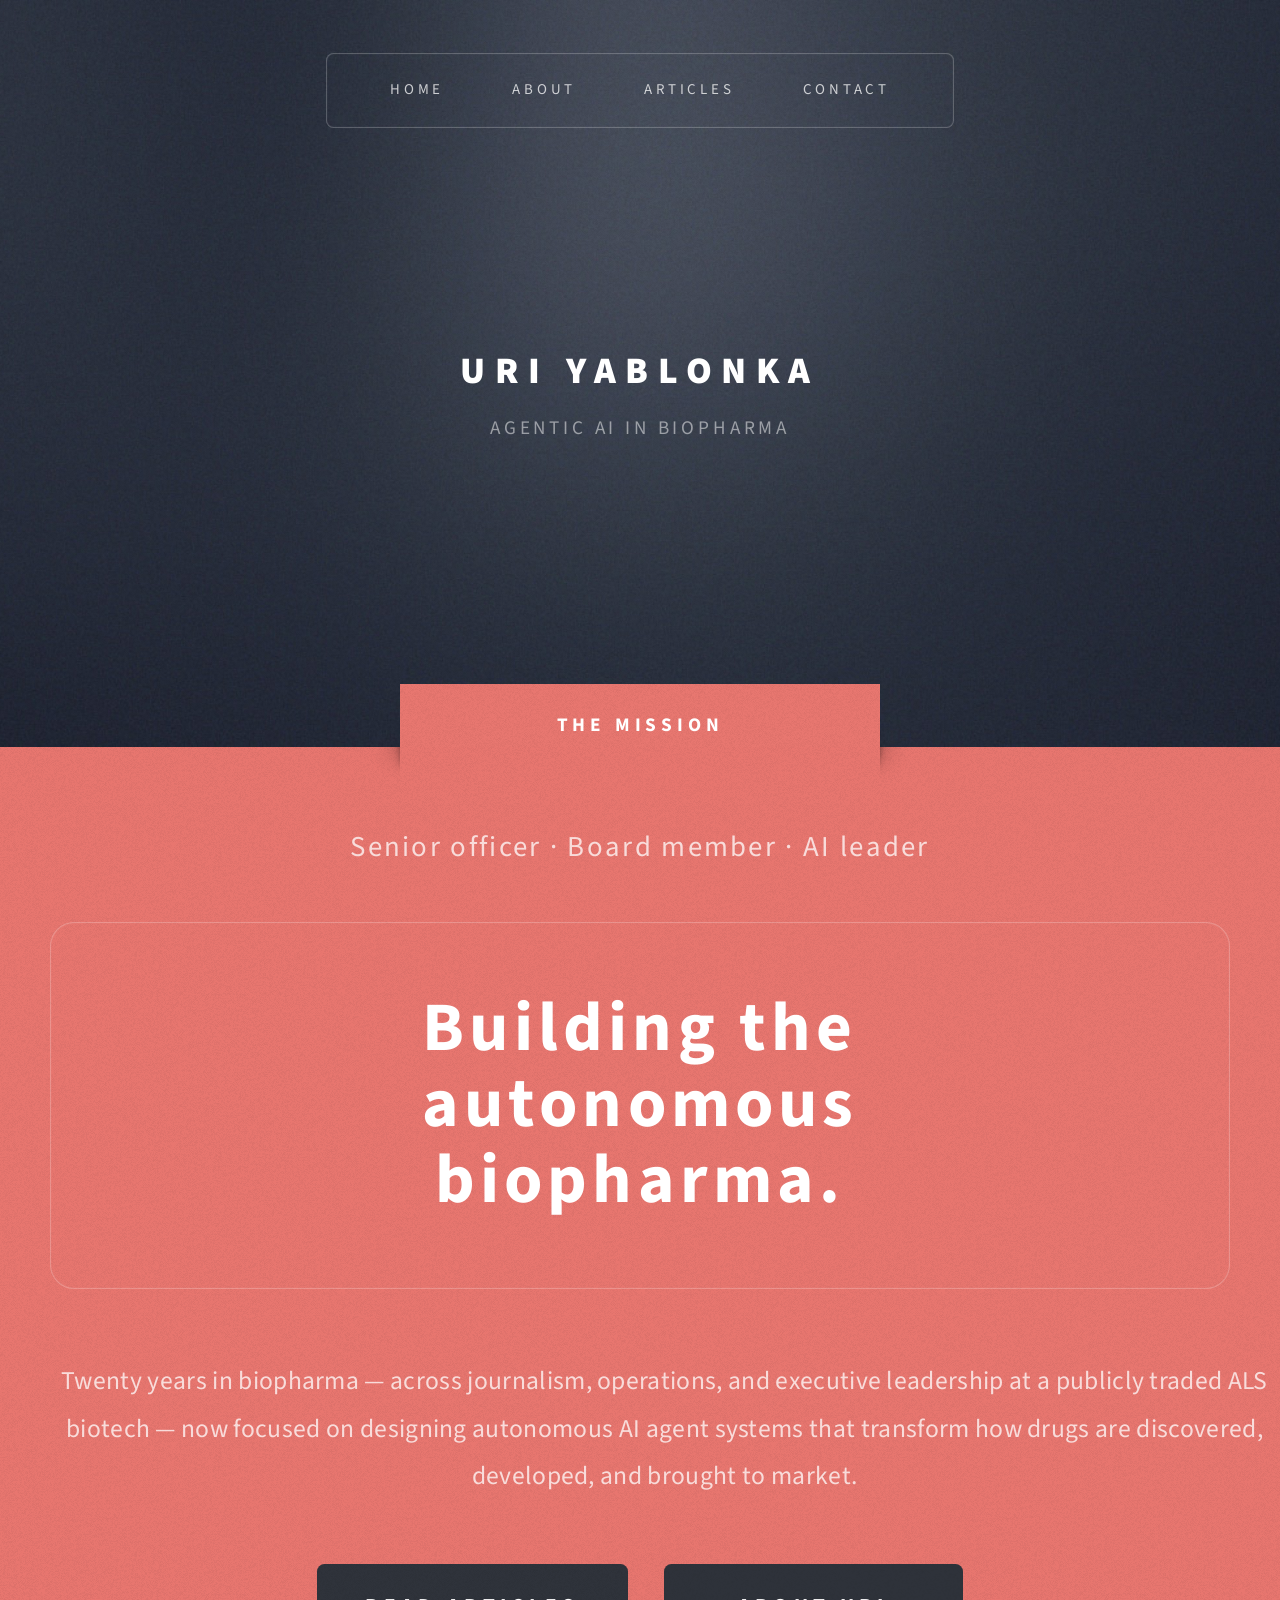
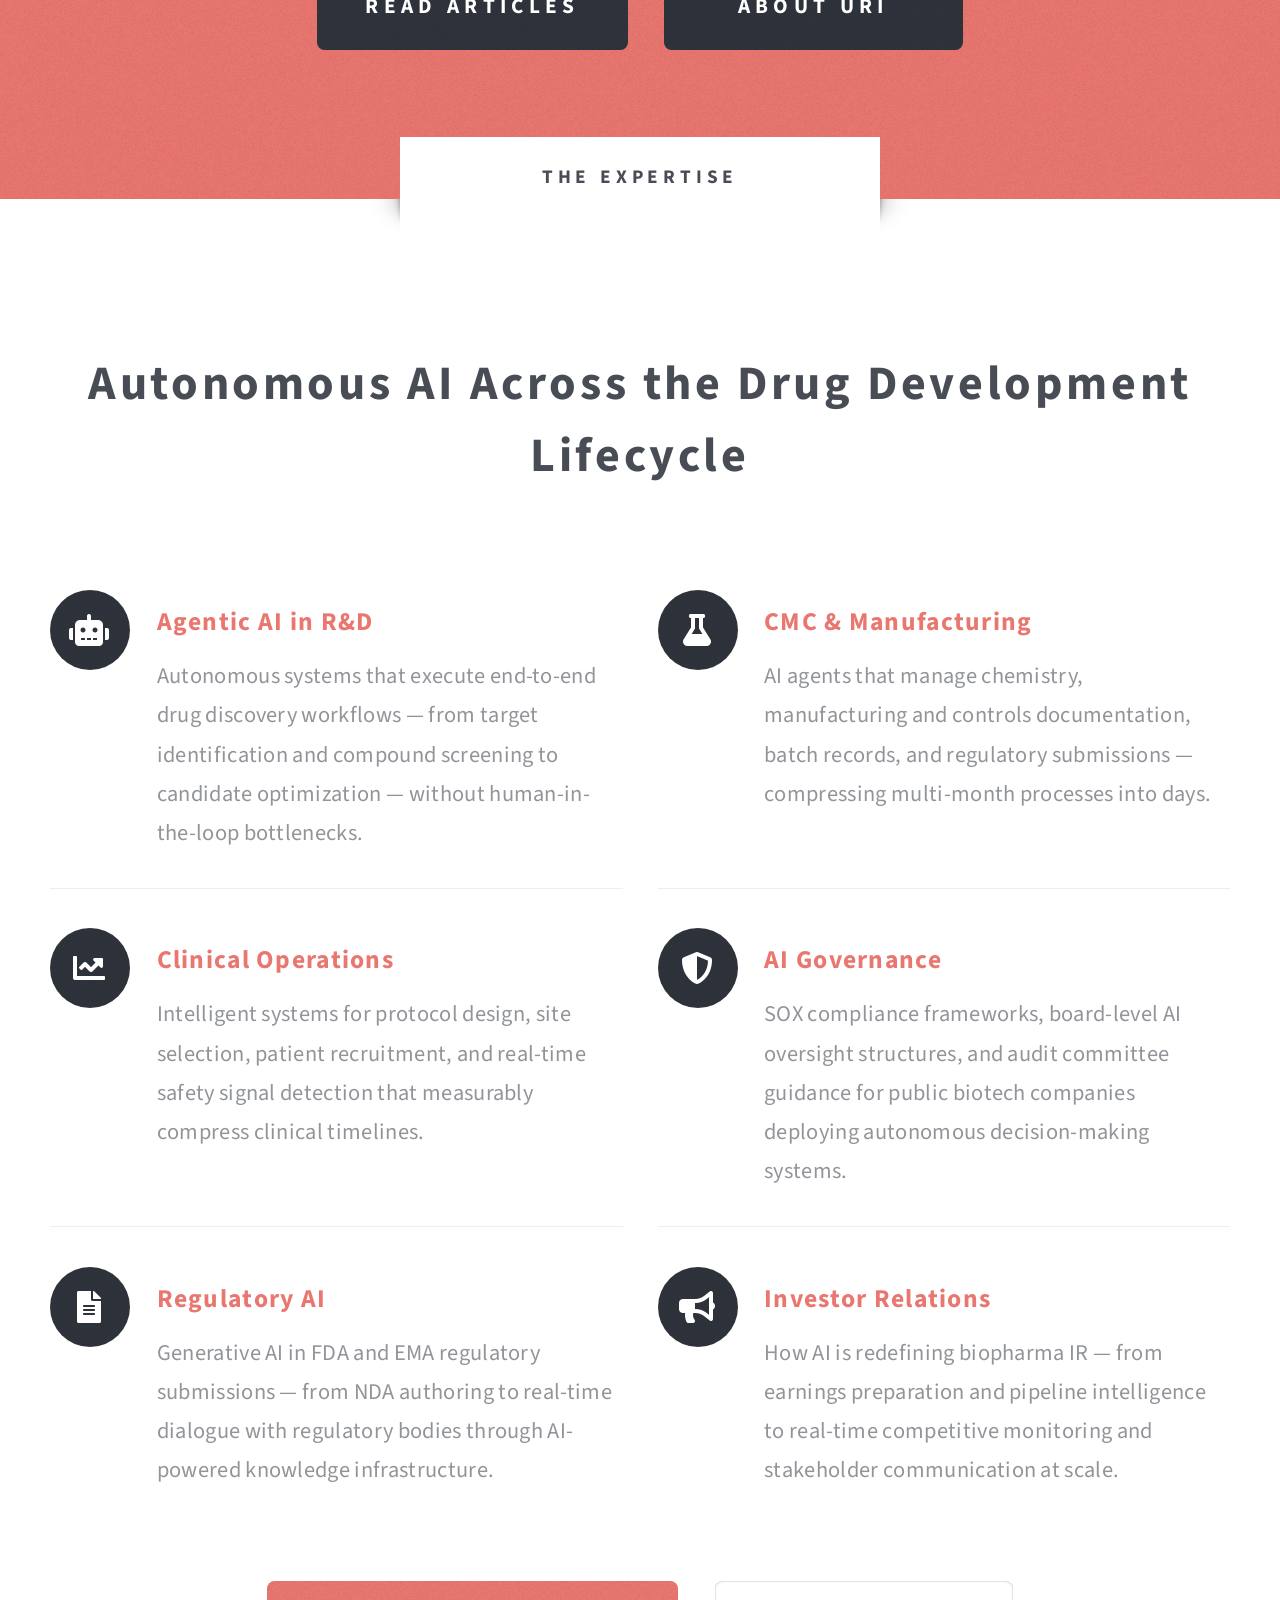
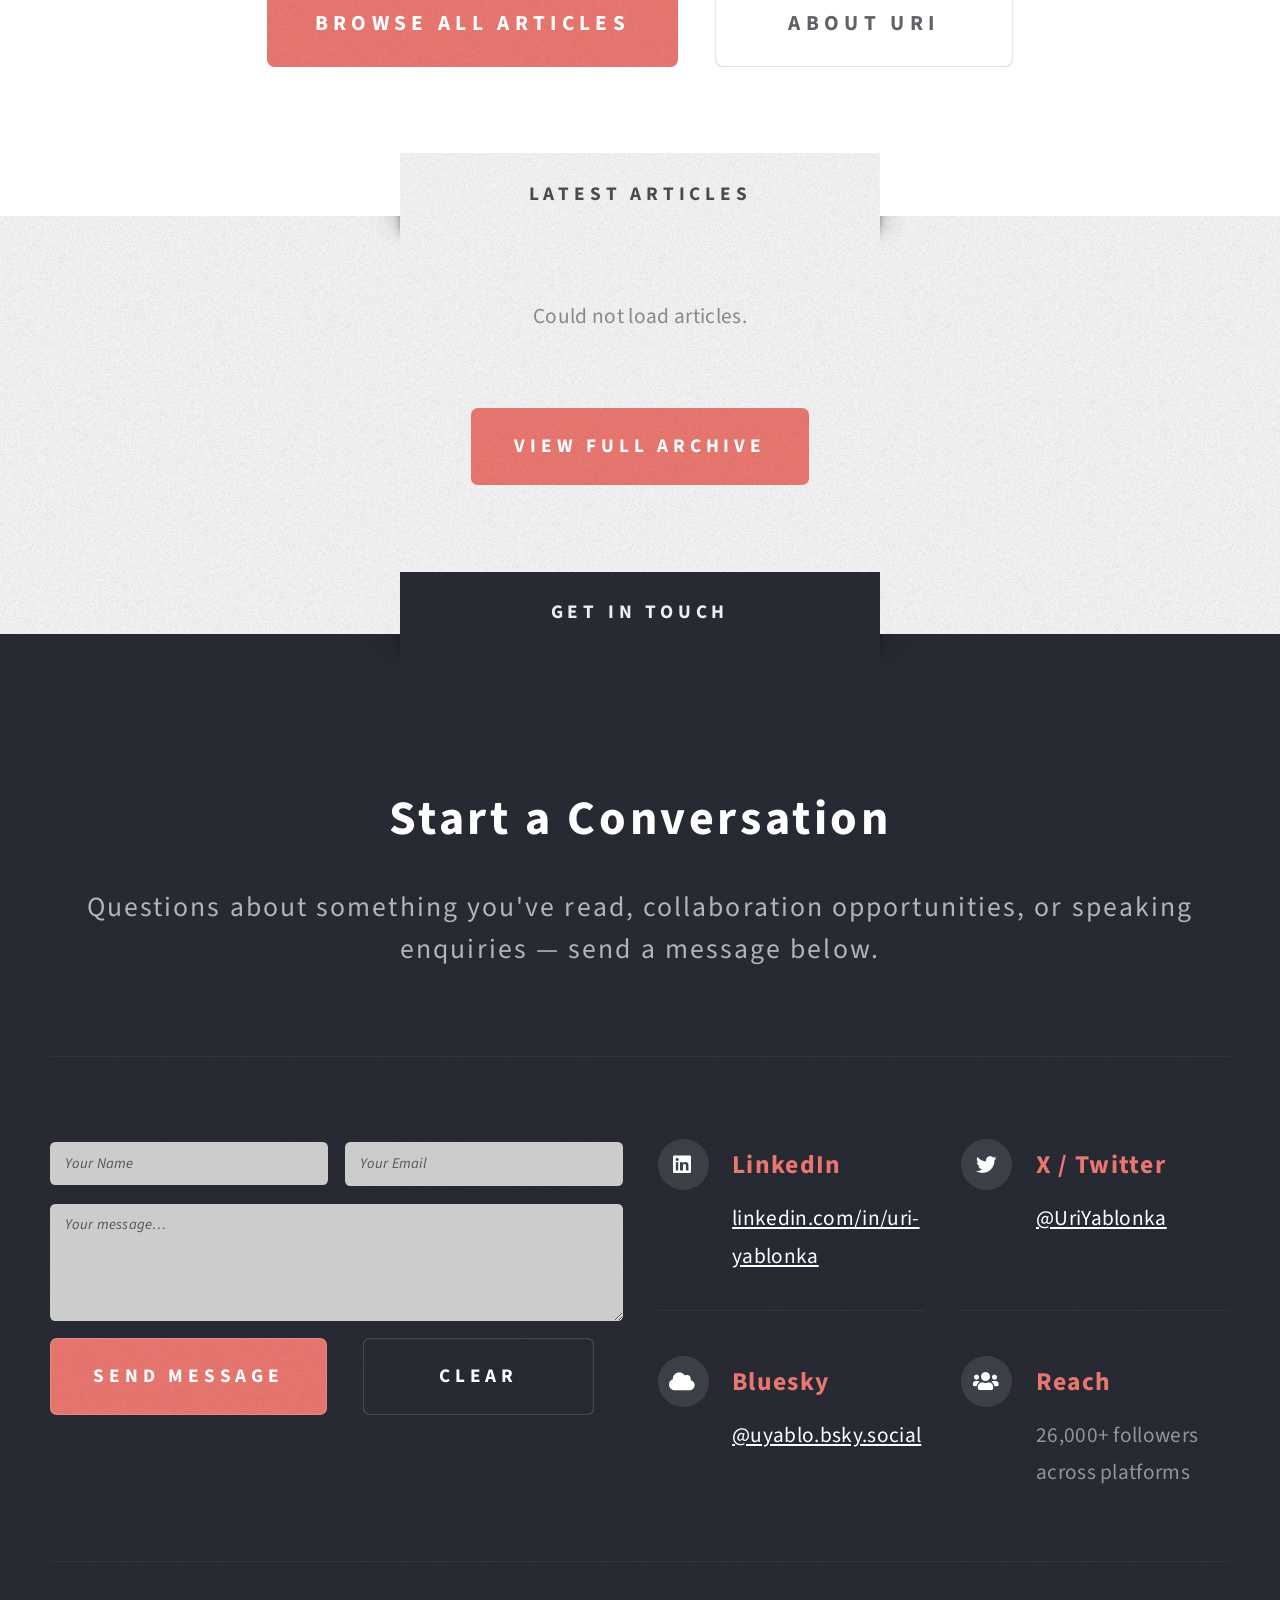
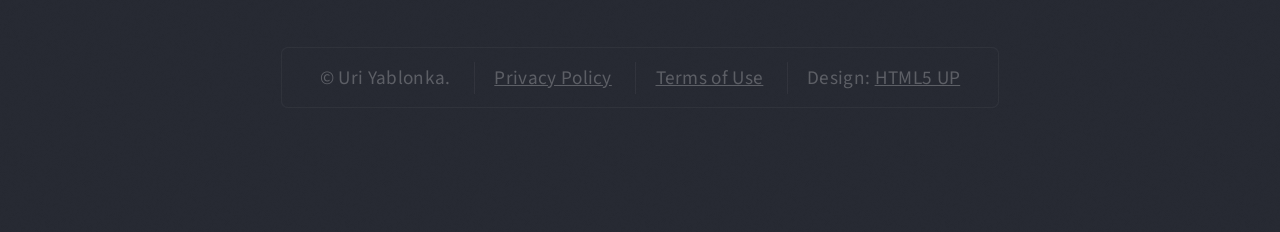
==== commit 32916b77: "Improve homepage copy, scale up fonts, make topic cards clickable - Remove redundant 'Agentic AI in " ====
--- a/index.html
+++ b/index.html
@@ -4,7 +4,7 @@
   <title>Uri Yablonka — Agentic AI in Biopharma</title>
   <meta charset="utf-8" />
   <meta name="viewport" content="width=device-width, initial-scale=1, user-scalable=no" />
-  <meta name="description" content="Uri Yablonka — senior officer, board member and AI leader in biotech. Writing on agentic AI in biopharma, R&D, and the future of drug development." />
+  <meta name="description" content="Uri Yablonka — senior officer, board member and AI leader in biotech. Writing on autonomous AI systems, drug development, and the future of biopharma." />
   <meta property="og:title" content="Uri Yablonka — Agentic AI in Biopharma" />
   <meta property="og:url" content="https://uriyablonka.com" />
   <link rel="canonical" href="https://uriyablonka.com/" />
@@ -29,14 +29,13 @@
     </nav>
   </section>
 
+  <!-- Hero -->
   <section id="intro" class="wrapper style1">
     <div class="title">The Mission</div>
     <div class="container">
-      <p class="style1">Agentic AI in Biopharma</p>
-      <p class="style2">Senior officer,<br class="mobile-hide" />board member and<br class="mobile-hide" />AI leader in biotech.</p>
-      <p class="style3">20+ years in biopharma spanning journalism, entrepreneurship, operations, and strategic communications.
-      Building autonomous AI agent systems that run entire biopharma functions — because the future of drug development
-      is not more headcount, it is better architecture.</p>
+      <p class="style1">Senior officer &middot; Board member &middot; AI leader</p>
+      <p class="style2">Building the<br class="mobile-hide" />autonomous<br class="mobile-hide" />biopharma.</p>
+      <p class="style3">Twenty years in biopharma — across journalism, operations, and executive leadership at a publicly traded ALS biotech — now focused on designing autonomous AI agent systems that transform how drugs are discovered, developed, and brought to market.</p>
       <ul class="actions">
         <li><a href="articles.html" class="button style3 large">Read Articles</a></li>
         <li><a href="about.html" class="button style3 large">About Uri</a></li>
@@ -44,68 +43,70 @@
     </div>
   </section>
 
+  <!-- Focus Areas -->
   <section id="main" class="wrapper style2">
-    <div class="title">The Focus Areas</div>
+    <div class="title">The Expertise</div>
     <div class="container">
       <section id="features">
         <header class="style1">
-          <h2>Where AI Meets Drug Development</h2>
-          <p>Covering the intersection of agentic systems, biopharma operations, and governance</p>
+          <h2>Autonomous AI Across the Drug Development Lifecycle</h2>
         </header>
         <div class="feature-list">
           <div class="row">
             <div class="col-6 col-12-medium"><section>
-              <h3 class="icon solid fa-robot">Agentic AI in R&amp;D</h3>
-              <p>Autonomous systems that run end-to-end drug discovery workflows — target identification, compound screening, and candidate optimization without human-in-the-loop bottlenecks.</p>
+              <h3 class="icon solid fa-robot"><a href="articles.html?cat=R%26D">Agentic AI in R&amp;D</a></h3>
+              <p>Autonomous systems that execute end-to-end drug discovery workflows — from target identification and compound screening to candidate optimization — without human-in-the-loop bottlenecks.</p>
             </section></div>
             <div class="col-6 col-12-medium"><section>
-              <h3 class="icon solid fa-flask">CMC &amp; Manufacturing</h3>
-              <p>AI agents managing chemistry, manufacturing and controls documentation, batch records, and regulatory submissions — turning months of work into days.</p>
+              <h3 class="icon solid fa-flask"><a href="articles.html?cat=CMC">CMC &amp; Manufacturing</a></h3>
+              <p>AI agents that manage chemistry, manufacturing and controls documentation, batch records, and regulatory submissions — compressing multi-month processes into days.</p>
             </section></div>
             <div class="col-6 col-12-medium"><section>
-              <h3 class="icon solid fa-chart-line">Clinical Trials</h3>
-              <p>Intelligent systems for protocol design, site selection, patient recruitment, and real-time safety monitoring that compress clinical timelines significantly.</p>
+              <h3 class="icon solid fa-chart-line"><a href="articles.html?cat=Clinical">Clinical Operations</a></h3>
+              <p>Intelligent systems for protocol design, site selection, patient recruitment, and real-time safety signal detection that measurably compress clinical timelines.</p>
             </section></div>
             <div class="col-6 col-12-medium"><section>
-              <h3 class="icon solid fa-shield-alt">AI Governance</h3>
-              <p>SOX compliance frameworks, board-level AI oversight, and audit committee guidance for public biotech companies deploying autonomous systems.</p>
+              <h3 class="icon solid fa-shield-alt"><a href="articles.html?cat=Governance">AI Governance</a></h3>
+              <p>SOX compliance frameworks, board-level AI oversight structures, and audit committee guidance for public biotech companies deploying autonomous decision-making systems.</p>
             </section></div>
             <div class="col-6 col-12-medium"><section>
-              <h3 class="icon solid fa-file-alt">Regulatory AI</h3>
-              <p>Generative AI applications in FDA and EMA submissions — from NDA writing to real-time Q&amp;A with regulatory agencies using AI-powered knowledge bases.</p>
+              <h3 class="icon solid fa-file-alt"><a href="articles.html?cat=Regulatory">Regulatory AI</a></h3>
+              <p>Generative AI in FDA and EMA regulatory submissions — from NDA authoring to real-time dialogue with regulatory bodies through AI-powered knowledge infrastructure.</p>
             </section></div>
             <div class="col-6 col-12-medium"><section>
-              <h3 class="icon solid fa-bullhorn">Investor Relations</h3>
-              <p>How AI is reshaping biopharma IR — from earnings call preparation to real-time pipeline intelligence and competitive landscape monitoring.</p>
+              <h3 class="icon solid fa-bullhorn"><a href="articles.html?cat=IR">Investor Relations</a></h3>
+              <p>How AI is redefining biopharma IR — from earnings preparation and pipeline intelligence to real-time competitive monitoring and stakeholder communication at scale.</p>
             </section></div>
           </div>
         </div>
         <ul class="actions special">
-          <li><a href="articles.html" class="button style1 large">Read All Articles</a></li>
+          <li><a href="articles.html" class="button style1 large">Browse All Articles</a></li>
           <li><a href="about.html" class="button style2 large">About Uri</a></li>
         </ul>
       </section>
     </div>
   </section>
 
+  <!-- Latest Articles -->
   <section id="highlights" class="wrapper style3">
     <div class="title">Latest Articles</div>
     <div class="container">
       <div class="row aln-center" id="latest-articles">
-        <p class="loading-msg" style="color:#888;width:100%;text-align:center">Loading articles…</p>
+        <p class="loading-msg" style="width:100%;text-align:center">Loading articles…</p>
       </div>
       <ul class="actions special" style="margin-top:2rem">
-        <li><a href="articles.html" class="button style1">View All Articles</a></li>
+        <li><a href="articles.html" class="button style1">View Full Archive</a></li>
       </ul>
     </div>
   </section>
 
+  <!-- Footer / Contact -->
   <section id="footer" class="wrapper">
     <div class="title">Get in Touch</div>
     <div class="container">
       <header class="style1">
-        <h2>Let's Connect</h2>
-        <p>Questions, collaboration, or just want to talk agentic AI in biopharma?<br />Send a message below.</p>
+        <h2>Start a Conversation</h2>
+        <p>Questions about something you've read, collaboration opportunities, or speaking enquiries — send a message below.</p>
       </header>
       <div class="row">
         <div class="col-6 col-12-medium">
@@ -148,7 +149,7 @@
                 <p><a href="https://bsky.app/profile/uyablo.bsky.social" target="_blank" rel="noopener">@uyablo.bsky.social</a></p>
               </section></div>
               <div class="col-6 col-12-small"><section>
-                <h3 class="icon solid fa-users">Following</h3>
+                <h3 class="icon solid fa-users">Reach</h3>
                 <p>26,000+ followers across platforms</p>
               </section></div>
             </div>
--- a/assets/css/custom.css
+++ b/assets/css/custom.css
@@ -1,424 +1,296 @@
-/* ── Uri Yablonka — Custom Theme Override ─────────────────────── */
-
-@import url('https://fonts.googleapis.com/css2?family=Source+Sans+3:ital,wght@0,300;0,400;0,600;0,700;0,900;1,400&family=Raleway:wght@400;600;800&display=swap');
-
-:root {
-  --teal:   #49fcd4;
-  --teal2:  #2edbb5;
-  --dark:   #0d1117;
-  --dark2:  #161b22;
-  --mid:    #2f333b;
-}
-
-/* ── Global fonts ────────────────────────────────────────────── */
-body, input, textarea, select {
-  font-family: 'Source Sans 3', 'Source Sans Pro', Helvetica, sans-serif;
-}
-
-h1, h2, h3, h4, h5, h6 {
-  font-family: 'Raleway', sans-serif;
-}
-
-/* ── Header / logo ───────────────────────────────────────────── */
-#header {
-  background: var(--dark) !important;
-  border-top: 3px solid var(--teal) !important;
-}
-
-#logo h1 a {
-  color: #fff !important;
-  font-family: 'Raleway', sans-serif !important;
-  font-weight: 800 !important;
-  letter-spacing: 0.04em !important;
-  text-transform: uppercase !important;
-}
-
-#logo p {
-  color: var(--teal) !important;
-  font-family: 'Raleway', sans-serif !important;
-  font-weight: 600 !important;
-  font-size: 0.65rem !important;
-  letter-spacing: 0.18em !important;
-  text-transform: uppercase !important;
-}
-
-/* ── Navigation ──────────────────────────────────────────────── */
-#nav > ul > li > a {
-  color: rgba(255,255,255,0.75) !important;
-  font-family: 'Raleway', sans-serif;
-  font-weight: 600;
-  font-size: 0.7rem;
-  letter-spacing: 0.12em;
-  text-transform: uppercase;
-}
-
-#nav > ul > li > a:hover,
-#nav > ul > li.current > a {
-  color: var(--teal) !important;
-}
-
-/* ── Intro section (style1) ──────────────────────────────────── */
-#intro.wrapper.style1 {
-  background: var(--dark) !important;
-  color: #fff !important;
-}
-
-#intro .title {
-  background: var(--teal) !important;
-  color: var(--dark) !important;
-  font-family: 'Raleway', sans-serif !important;
-  font-weight: 800 !important;
-  letter-spacing: 0.08em !important;
-  text-transform: uppercase !important;
-}
-
-#intro .title:before {
-  border-top-color: var(--teal) !important;
-}
-
-#intro p.style1 {
-  color: var(--teal) !important;
-  font-family: 'Raleway', sans-serif !important;
-  font-weight: 600 !important;
-  letter-spacing: 0.12em !important;
-  text-transform: uppercase !important;
-}
-
-#intro p.style2 {
-  color: #fff !important;
-  font-family: 'Raleway', sans-serif !important;
-  font-weight: 800 !important;
-  line-height: 1.05 !important;
-}
-
-#intro p.style3 {
-  color: rgba(255,255,255,0.7) !important;
-  font-size: 1.05rem !important;
-  line-height: 1.85 !important;
-  font-weight: 300 !important;
-}
-
-/* ── Buttons ─────────────────────────────────────────────────── */
-.button.style1, input[type="submit"].style1 {
-  background: var(--teal) !important;
-  color: var(--dark) !important;
-  border: none !important;
-  font-family: 'Raleway', sans-serif !important;
-  font-weight: 800 !important;
-  letter-spacing: 0.1em !important;
-  text-transform: uppercase !important;
-}
-
-.button.style1:hover, input[type="submit"].style1:hover {
-  background: var(--teal2) !important;
-}
-
-.button.style2, input[type="reset"].style2 {
-  border-color: rgba(255,255,255,0.25) !important;
-  color: rgba(255,255,255,0.6) !important;
-  font-family: 'Raleway', sans-serif !important;
-  font-weight: 600 !important;
-  letter-spacing: 0.1em !important;
-  text-transform: uppercase !important;
-}
-
-.button.style3 {
-  background: transparent !important;
-  border: 2px solid var(--teal) !important;
-  color: var(--teal) !important;
-  font-family: 'Raleway', sans-serif !important;
-  font-weight: 800 !important;
-  letter-spacing: 0.1em !important;
-  text-transform: uppercase !important;
-}
-
-.button.style3:hover {
-  background: var(--teal) !important;
-  color: var(--dark) !important;
-}
-
-/* ── Section titles (the tab labels) ────────────────────────── */
-.wrapper .title {
-  font-family: 'Raleway', sans-serif !important;
-  font-weight: 800 !important;
-  letter-spacing: 0.08em !important;
-  text-transform: uppercase !important;
-  font-size: 0.78rem !important;
-}
-
-/* ── Features section (style2 — dark) ───────────────────────── */
-#main.wrapper.style2 {
-  background: var(--dark2) !important;
-}
-
-#main.wrapper.style2 .title {
-  background: var(--dark) !important;
-  color: var(--teal) !important;
-}
-
-#main.wrapper.style2 .title:before {
-  border-top-color: var(--dark) !important;
-}
-
-#main .feature-list h3 {
-  color: var(--teal) !important;
-  font-family: 'Raleway', sans-serif !important;
-  font-weight: 700 !important;
-  letter-spacing: 0.06em !important;
-}
-
-#main .feature-list p {
-  color: rgba(255,255,255,0.65) !important;
-  line-height: 1.8 !important;
-  font-size: 0.95rem !important;
-}
-
-#main header.style1 h2 {
-  color: #fff !important;
-  font-family: 'Raleway', sans-serif !important;
-  font-weight: 800 !important;
-  text-transform: uppercase !important;
-  letter-spacing: 0.05em !important;
-}
-
-#main header.style1 p {
-  color: rgba(255,255,255,0.55) !important;
-}
-
-/* ── Highlights section (style3) ─────────────────────────────── */
-#highlights.wrapper.style3 {
-  background: #f7f7f7 !important;
-}
-
-#highlights.wrapper.style3 .title {
-  background: var(--teal) !important;
-  color: var(--dark) !important;
-}
-
-#highlights.wrapper.style3 .title:before {
-  border-top-color: var(--teal) !important;
-}
-
-.highlight h3 a {
-  color: var(--dark) !important;
-  font-family: 'Raleway', sans-serif !important;
-  font-weight: 700 !important;
-}
-
-.highlight h3 a:hover {
-  color: var(--teal2) !important;
-}
-
-/* ── Footer ──────────────────────────────────────────────────── */
-#footer.wrapper {
-  background: var(--dark) !important;
-  color: rgba(255,255,255,0.7) !important;
-}
-
-#footer .title {
-  background: var(--dark2) !important;
-  color: var(--teal) !important;
-}
-
-#footer .title:before {
-  border-top-color: var(--dark2) !important;
-}
-
-#footer header.style1 h2 {
-  color: #fff !important;
-  font-family: 'Raleway', sans-serif !important;
-  font-weight: 800 !important;
-}
-
-#footer header.style1 p {
-  color: rgba(255,255,255,0.55) !important;
-}
-
-#footer .feature-list h3 {
-  color: var(--teal) !important;
-}
-
-#footer .feature-list p, #footer .feature-list a {
-  color: rgba(255,255,255,0.65) !important;
-}
-
-#footer .feature-list a:hover {
-  color: var(--teal) !important;
-}
-
-#footer input[type="text"], #footer input[type="email"], #footer textarea {
-  background: rgba(255,255,255,0.07) !important;
-  border-color: rgba(255,255,255,0.12) !important;
-  color: #fff !important;
-}
-
-#footer input[type="text"]::placeholder,
-#footer input[type="email"]::placeholder,
-#footer textarea::placeholder {
-  color: rgba(255,255,255,0.3) !important;
-}
-
-#copyright {
-  border-top: 1px solid rgba(255,255,255,0.1) !important;
-  color: rgba(255,255,255,0.3) !important;
-}
-
-#copyright a {
-  color: var(--teal) !important;
-}
-
-/* ── Articles page ───────────────────────────────────────────── */
-.article-grid {
-  display: grid;
-  grid-template-columns: repeat(auto-fill, minmax(300px, 1fr));
-  gap: 2rem;
-  margin-top: 2rem;
-}
-
-.article-card {
-  background: rgba(255,255,255,0.04);
-  border: 1px solid rgba(255,255,255,0.1);
-  border-radius: 4px;
-  padding: 1.75rem;
-  transition: border-color 0.25s ease;
-  text-decoration: none;
-  display: block;
-}
-
-.article-card:hover {
-  border-color: var(--teal);
-}
-
-.article-card .cat {
-  font-family: 'Raleway', sans-serif;
-  font-weight: 600;
-  font-size: 0.58rem;
-  letter-spacing: 0.18em;
-  text-transform: uppercase;
-  color: var(--teal);
-  margin-bottom: 0.6rem;
-}
-
-.article-card h3 {
-  font-family: 'Raleway', sans-serif;
-  font-weight: 700;
-  font-size: 1rem;
-  color: #fff;
-  line-height: 1.45;
-  margin-bottom: 0.75rem;
-}
-
-.article-card p {
-  font-size: 0.88rem;
-  color: rgba(255,255,255,0.55);
-  line-height: 1.7;
-  margin-bottom: 1rem;
-}
-
-.article-card .meta {
-  font-size: 0.75rem;
-  color: rgba(255,255,255,0.3);
-}
-
-/* ── Article page ────────────────────────────────────────────── */
-.article-body {
-  font-family: 'Georgia', 'Times New Roman', serif !important;
-  font-size: clamp(1.05rem, 1.5vw, 1.2rem) !important;
-  line-height: 1.9 !important;
-  color: rgba(0,0,0,0.85) !important;
-  max-width: 68ch;
-}
-
-.article-body p { margin-bottom: 1.4rem; }
-.article-body h2, .article-body h3 {
-  font-family: 'Raleway', sans-serif !important;
-  font-weight: 700;
-  margin: 2rem 0 0.75rem;
-  color: #111;
-}
-.article-body h2 { font-size: 1.5rem; }
-.article-body h3 { font-size: 1.15rem; }
-
-/* ── Category filter ─────────────────────────────────────────── */
-.cat-filters {
-  display: flex;
-  flex-wrap: wrap;
-  gap: 0.5rem;
-  margin-bottom: 2rem;
-}
-
-.cat-btn {
-  font-family: 'Raleway', sans-serif;
-  font-weight: 600;
-  font-size: 0.65rem;
-  letter-spacing: 0.12em;
-  text-transform: uppercase;
-  padding: 0.45rem 1rem;
-  border: 1px solid rgba(255,255,255,0.2);
-  background: transparent;
-  color: rgba(255,255,255,0.6);
-  cursor: pointer;
-  border-radius: 3px;
-  transition: all 0.2s ease;
-}
-
-.cat-btn:hover, .cat-btn.active {
-  border-color: var(--teal);
-  color: var(--teal);
-}
-
-/* ── Notification ────────────────────────────────────────────── */
-.notify {
-  padding: 1rem 1.5rem;
-  border-radius: 4px;
-  font-size: 0.9rem;
-  margin-top: 1rem;
-  display: none;
-}
-.notify.success { background: rgba(73,252,212,0.15); color: var(--teal); border: 1px solid var(--teal); }
-.notify.error   { background: rgba(255,100,100,0.15); color: #ff6464; border: 1px solid #ff6464; }
-
-/* ── Loading spinner ─────────────────────────────────────────── */
-.loading-msg { color: rgba(255,255,255,0.4); font-size: 0.9rem; padding: 2rem 0; }
-
-/* ── Article header chip ─────────────────────────────────────── */
-.article-header-chip {
-  display: inline-block;
-  font-family: 'Raleway', sans-serif;
-  font-weight: 600;
-  font-size: 0.6rem;
-  letter-spacing: 0.18em;
-  text-transform: uppercase;
-  color: var(--dark);
-  background: var(--teal);
-  padding: 0.3rem 0.85rem;
-  border-radius: 2px;
-  margin-bottom: 1.25rem;
-}
-
-/* ── Stats bar ───────────────────────────────────────────────── */
-.stats-bar {
-  display: flex;
-  flex-wrap: wrap;
-  gap: 2.5rem;
-  margin: 2rem 0;
-}
-.stat-item .label {
-  font-family: 'Raleway', sans-serif;
-  font-weight: 600;
-  font-size: 0.58rem;
-  letter-spacing: 0.18em;
-  text-transform: uppercase;
-  color: rgba(255,255,255,0.35);
-  margin-bottom: 0.2rem;
-}
-.stat-item .value {
-  font-weight: 600;
-  font-size: 1.1rem;
-  color: #fff;
-}
-
-/* ── Responsive tweaks ───────────────────────────────────────── */
-@media (max-width: 768px) {
-  .article-grid { grid-template-columns: 1fr; }
-}
+/* ── Uri Yablonka — minimal additions only, template colors preserved ── */
+
+@import url('https://fonts.googleapis.com/css2?family=Source+Sans+3:ital,wght@0,300;0,400;0,600;0,700;0,900;1,400&display=swap');
+
+/* Use Source Sans 3 (upgraded version of Source Sans Pro used by template) */
+body, input, textarea, select {
+  font-family: 'Source Sans 3', 'Source Sans Pro', Helvetica, sans-serif;
+}
+
+/* ── Proportionate font scaling (template base is 14pt — bump to 16pt) ── */
+body {
+  font-size: 16pt;
+}
+
+/* Intro hero — scale up the big headline and body copy */
+#intro p.style2 {
+  font-size: 3.25em;
+  line-height: 1.1;
+}
+
+#intro p.style1 {
+  font-size: 1.35em;
+  letter-spacing: 0.08em;
+}
+
+#intro p.style3 {
+  font-size: 1.2em;
+  line-height: 1.85;
+}
+
+/* Section headers */
+#main header.style1 h2,
+#footer header.style1 h2 {
+  font-size: 2.25em;
+}
+
+/* Feature list headings */
+.feature-list h3 {
+  font-size: 1.2em !important;
+}
+
+.feature-list p {
+  font-size: 1.05em;
+  line-height: 1.75;
+}
+
+/* Highlight section cards */
+.highlight h3 {
+  font-size: 1.2em;
+}
+
+.highlight p {
+  font-size: 1.05em;
+  line-height: 1.75;
+}
+
+/* Footer body text */
+#footer .feature-list p {
+  font-size: 1em;
+}
+
+/* ── Topic card h3 links ──────────────────────────────────────── */
+.feature-list h3 a {
+  text-decoration: none;
+  color: inherit;
+  border-bottom: 1px solid rgba(233,119,112,0.3);
+  transition: color 0.2s, border-color 0.2s;
+}
+
+.feature-list h3 a:hover {
+  color: #e97770 !important;
+  border-bottom-color: #e97770;
+}
+
+/* Dark section (style2) — link color adjustment */
+.wrapper.style2 .feature-list h3 a {
+  border-bottom-color: rgba(255,255,255,0.2);
+}
+
+.wrapper.style2 .feature-list h3 a:hover {
+  color: #f98780 !important;
+  border-bottom-color: #f98780;
+}
+
+/* ── Article grid (articles.html) ─────────────────────────────── */
+.article-grid {
+  display: grid;
+  grid-template-columns: repeat(auto-fill, minmax(280px, 1fr));
+  gap: 1.75rem;
+  margin-top: 1.5rem;
+}
+
+.article-card {
+  background: #fff;
+  border: 1px solid #dde;
+  border-radius: 3px;
+  padding: 1.75rem;
+  text-decoration: none;
+  display: block;
+  transition: border-color 0.2s, box-shadow 0.2s;
+  color: inherit;
+}
+
+.article-card:hover {
+  border-color: #e97770;
+  box-shadow: 0 2px 12px rgba(233,119,112,0.12);
+}
+
+.article-card .cat {
+  font-size: 0.65rem;
+  font-weight: 700;
+  letter-spacing: 0.16em;
+  text-transform: uppercase;
+  color: #e97770;
+  margin-bottom: 0.6rem;
+  display: block;
+}
+
+.article-card h3 {
+  font-size: 1rem;
+  font-weight: 700;
+  color: #484d55;
+  line-height: 1.45;
+  margin-bottom: 0.65rem;
+}
+
+.article-card p {
+  font-size: 0.9rem;
+  color: #717479;
+  line-height: 1.7;
+  margin-bottom: 0.75rem;
+}
+
+.article-card .meta {
+  font-size: 0.73rem;
+  color: #a0a4a9;
+}
+
+/* ── Article body typography (article.html) ──────────────────── */
+.article-body {
+  font-family: Georgia, 'Times New Roman', serif;
+  font-size: clamp(1.05rem, 1.5vw, 1.2rem);
+  line-height: 1.9;
+  color: rgba(0,0,0,0.82);
+  max-width: 68ch;
+}
+
+.article-body p { margin-bottom: 1.4rem; }
+
+.article-body h2 {
+  font-family: 'Source Sans 3', 'Source Sans Pro', Helvetica, sans-serif;
+  font-weight: 700;
+  font-size: 1.45rem;
+  color: #2f333b;
+  margin: 2rem 0 0.75rem;
+}
+
+.article-body h3 {
+  font-family: 'Source Sans 3', 'Source Sans Pro', Helvetica, sans-serif;
+  font-weight: 700;
+  font-size: 1.15rem;
+  color: #2f333b;
+  margin: 1.5rem 0 0.5rem;
+}
+
+.article-body ul, .article-body ol {
+  margin: 0 0 1.4rem 1.5rem;
+}
+
+.article-body li { margin-bottom: 0.4rem; }
+
+.article-body blockquote {
+  border-left: 4px solid #e97770;
+  padding-left: 1.25rem;
+  color: #717479;
+  font-style: italic;
+  margin: 1.5rem 0;
+}
+
+/* ── Article page white section ──────────────────────────────── */
+#article-section {
+  background: #fff;
+  padding: 3.5rem 0 4rem;
+}
+
+#article-section .container { max-width: 860px; }
+
+.article-meta-bar {
+  font-size: 0.72rem;
+  font-weight: 600;
+  letter-spacing: 0.14em;
+  text-transform: uppercase;
+  color: #a0a4a9;
+  margin-bottom: 1.5rem;
+}
+
+#article-page-title {
+  font-size: clamp(1.65rem, 4vw, 2.6rem);
+  font-weight: 900;
+  line-height: 1.15;
+  color: #2f333b;
+  margin-bottom: 1rem;
+}
+
+.article-excerpt-lead {
+  font-size: 1.1rem;
+  color: #717479;
+  line-height: 1.7;
+  border-bottom: 2px solid #e97770;
+  padding-bottom: 1.75rem;
+  margin-bottom: 2rem;
+}
+
+/* ── Category filter buttons ─────────────────────────────────── */
+.cat-filters {
+  display: flex;
+  flex-wrap: wrap;
+  gap: 0.5rem;
+  margin-bottom: 2rem;
+}
+
+.cat-btn {
+  font-size: 0.65rem;
+  font-weight: 700;
+  letter-spacing: 0.12em;
+  text-transform: uppercase;
+  padding: 0.4rem 0.9rem;
+  border: 1px solid #ccc;
+  background: transparent;
+  color: #717479;
+  cursor: pointer;
+  border-radius: 3px;
+  transition: all 0.2s;
+}
+
+.cat-btn:hover, .cat-btn.active {
+  border-color: #e97770;
+  color: #e97770;
+  background: rgba(233,119,112,0.06);
+}
+
+/* ── Article header category chip ───────────────────────────── */
+.article-header-chip {
+  display: inline-block;
+  font-size: 0.62rem;
+  font-weight: 700;
+  letter-spacing: 0.18em;
+  text-transform: uppercase;
+  color: #fff;
+  background: #e97770;
+  padding: 0.28rem 0.8rem;
+  border-radius: 2px;
+  margin-bottom: 1rem;
+}
+
+/* ── Form feedback notifications ─────────────────────────────── */
+.notify {
+  padding: 0.85rem 1.25rem;
+  border-radius: 3px;
+  font-size: 0.9rem;
+  margin-top: 0.75rem;
+  display: none;
+}
+
+.notify.success {
+  background: rgba(60,180,120,0.1);
+  color: #3a9e6e;
+  border: 1px solid #3a9e6e;
+}
+
+.notify.error {
+  background: rgba(233,119,112,0.1);
+  color: #c0504a;
+  border: 1px solid #c0504a;
+}
+
+/* ── Policy pages ────────────────────────────────────────────── */
+#policy-content {
+  background: #fff;
+  padding: 3.5rem 0 4rem;
+}
+
+#policy-content .container { max-width: 760px; }
+#policy-content h1 { font-size: 2rem; font-weight: 900; color: #2f333b; margin-bottom: 0.4rem; }
+#policy-content .policy-date { font-size: 0.75rem; color: #a0a4a9; letter-spacing: 0.1em; text-transform: uppercase; margin-bottom: 2.5rem; display: block; }
+#policy-content h2 { font-size: 1.05rem; font-weight: 700; color: #2f333b; margin: 2rem 0 0.5rem; text-transform: uppercase; letter-spacing: 0.05em; }
+#policy-content p, #policy-content li { font-size: 1rem; line-height: 1.85; color: rgba(0,0,0,0.72); margin-bottom: 1rem; }
+#policy-content a { color: #e97770; }
+#policy-content a:hover { color: #d96760; }
+
+/* ── Loading state ───────────────────────────────────────────── */
+.loading-msg { color: #a0a4a9; font-size: 0.95rem; }
+
+@media (max-width: 768px) {
+  .article-grid { grid-template-columns: 1fr; }
+}
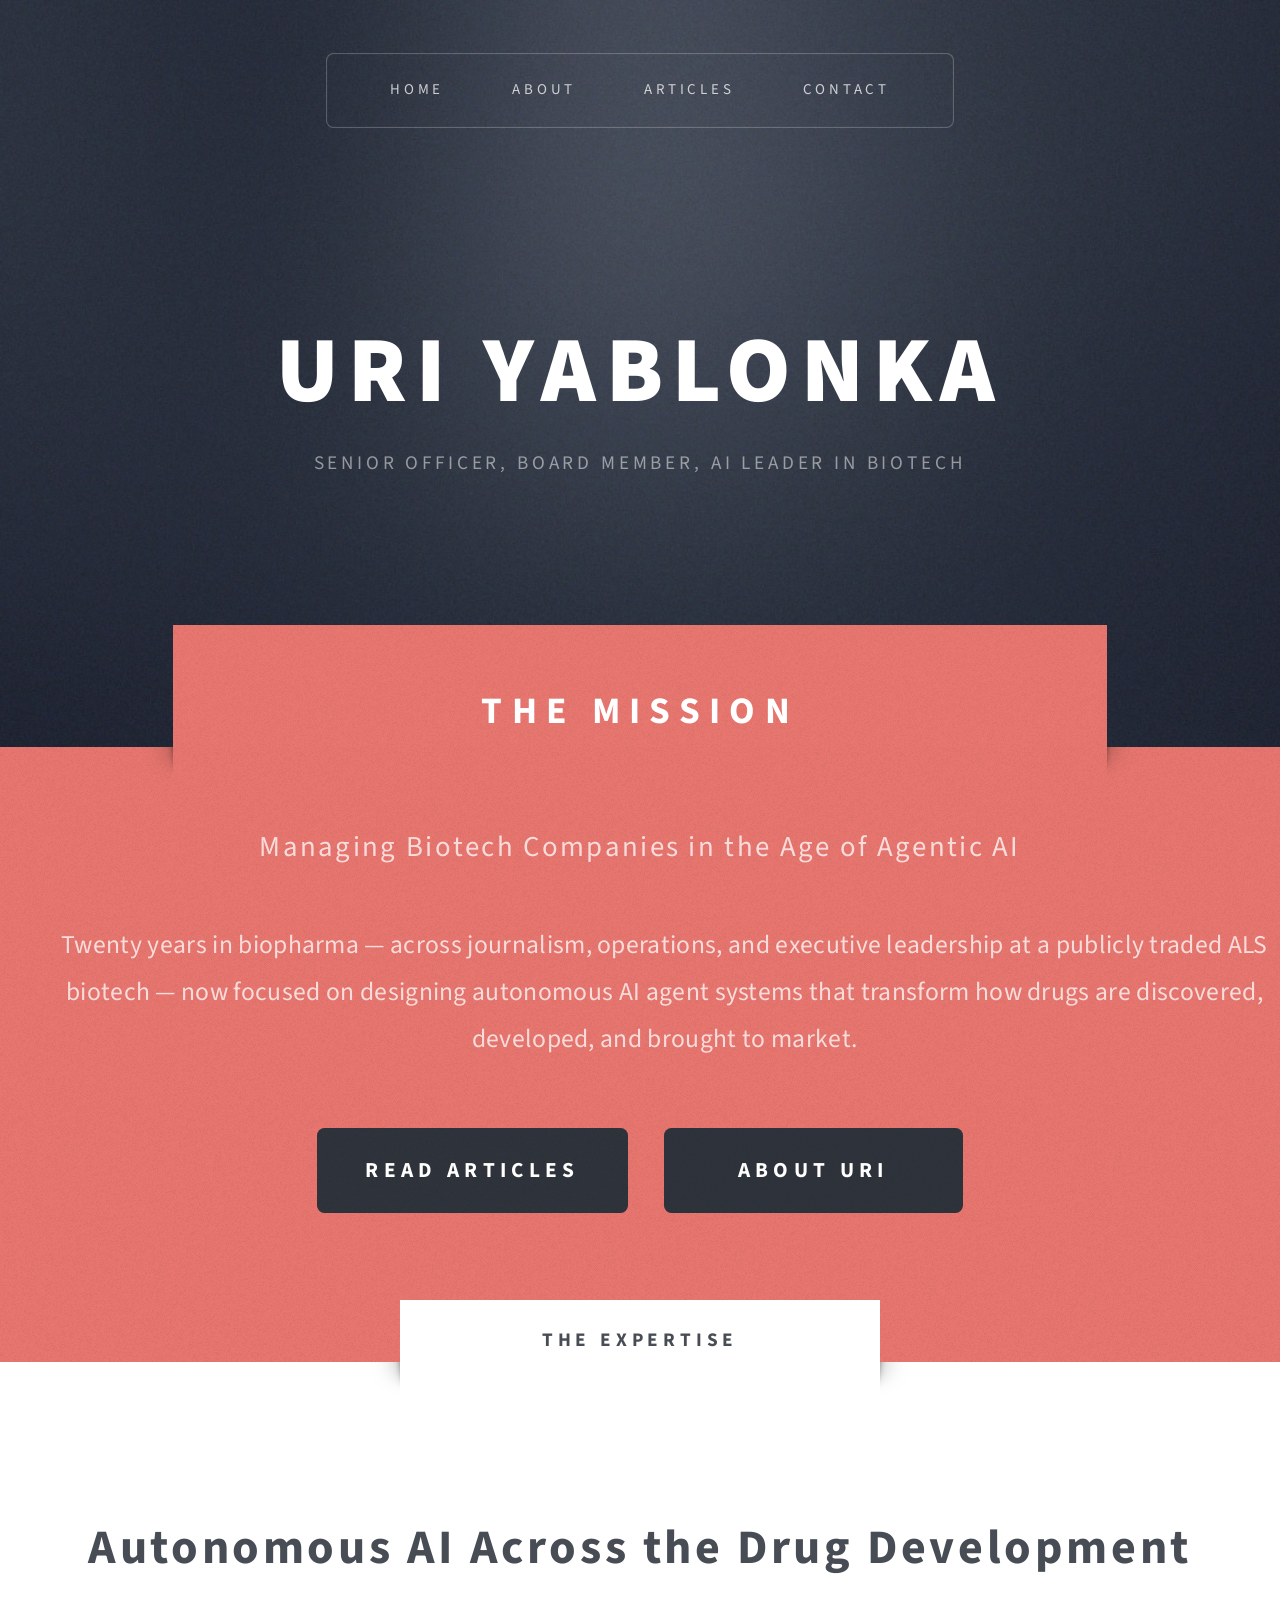
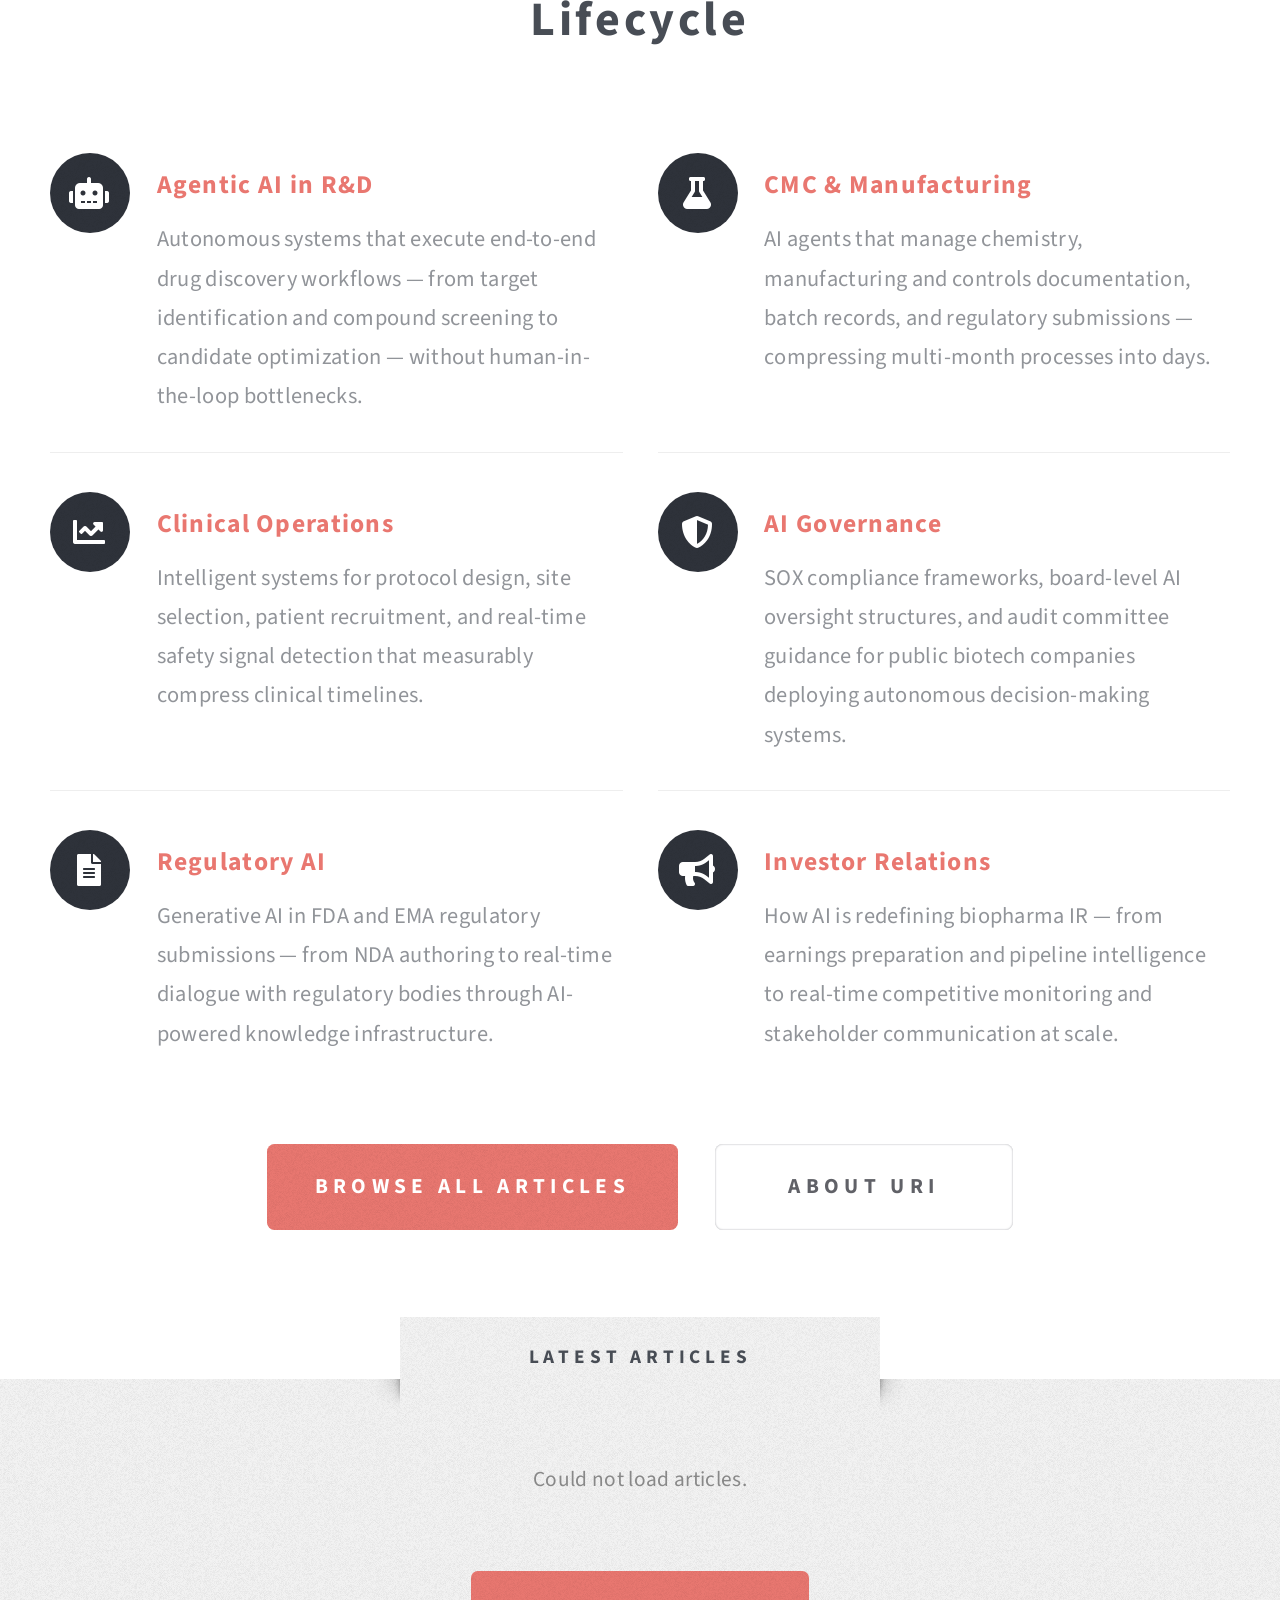
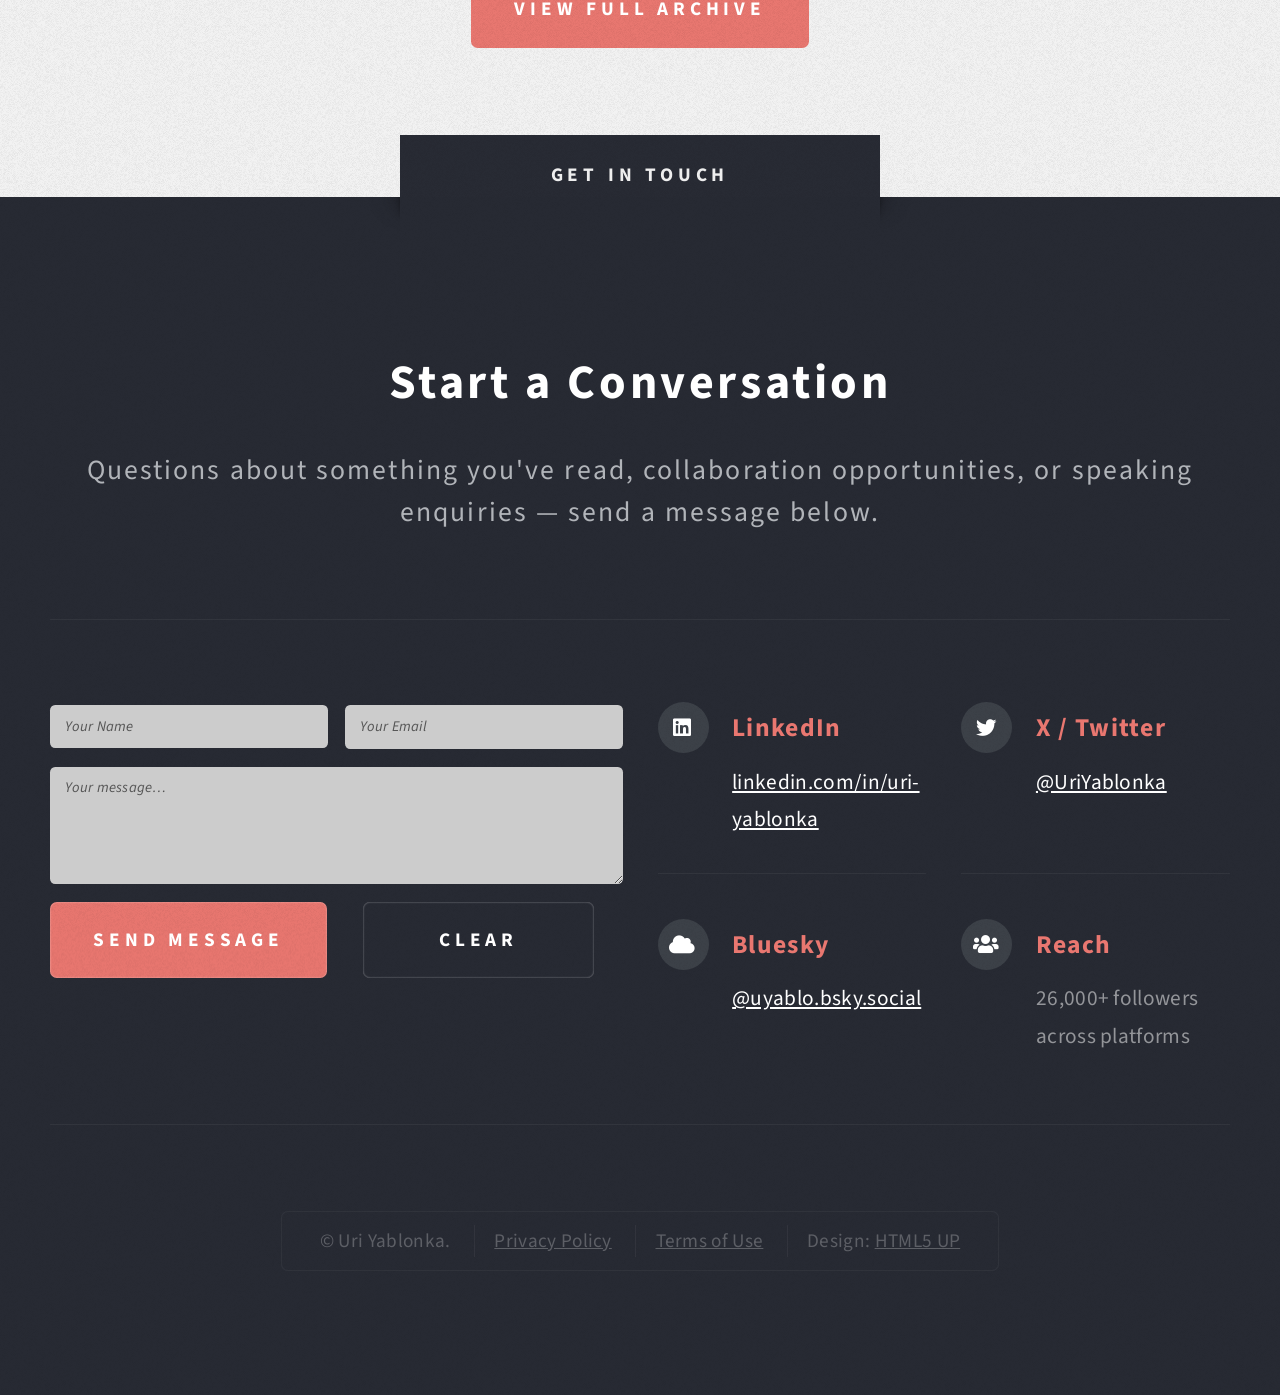
==== commit c645bab1: "Hero layout fixes: larger name, new taglines, remove big headline box - Logo subtitle: 'Agentic AI i" ====
--- a/index.html
+++ b/index.html
@@ -17,7 +17,7 @@
   <section id="header" class="wrapper">
     <div id="logo">
       <h1><a href="index.html">Uri Yablonka</a></h1>
-      <p>Agentic AI in Biopharma</p>
+      <p>Senior Officer, Board Member, AI Leader in Biotech</p>
     </div>
     <nav id="nav">
       <ul>
@@ -33,8 +33,7 @@
   <section id="intro" class="wrapper style1">
     <div class="title">The Mission</div>
     <div class="container">
-      <p class="style1">Senior officer &middot; Board member &middot; AI leader</p>
-      <p class="style2">Building the<br class="mobile-hide" />autonomous<br class="mobile-hide" />biopharma.</p>
+      <p class="style1">Managing Biotech Companies in the Age of Agentic AI</p>
       <p class="style3">Twenty years in biopharma — across journalism, operations, and executive leadership at a publicly traded ALS biotech — now focused on designing autonomous AI agent systems that transform how drugs are discovered, developed, and brought to market.</p>
       <ul class="actions">
         <li><a href="articles.html" class="button style3 large">Read Articles</a></li>
--- a/assets/css/custom.css
+++ b/assets/css/custom.css
@@ -10,6 +10,19 @@
 /* ── Proportionate font scaling (template base is 14pt — bump to 16pt) ── */
 body {
   font-size: 16pt;
+}
+
+/* ── Logo name — twice the template default ──────────────────── */
+#logo h1 a {
+  font-size: 2.5em;
+  line-height: 1.1;
+  display: block;
+}
+
+/* ── "The Mission" section tab — twice as large ──────────────── */
+#intro .title {
+  font-size: 1.75em;
+  padding: 0.7em 1.5em;
 }
 
 /* Intro hero — scale up the big headline and body copy */
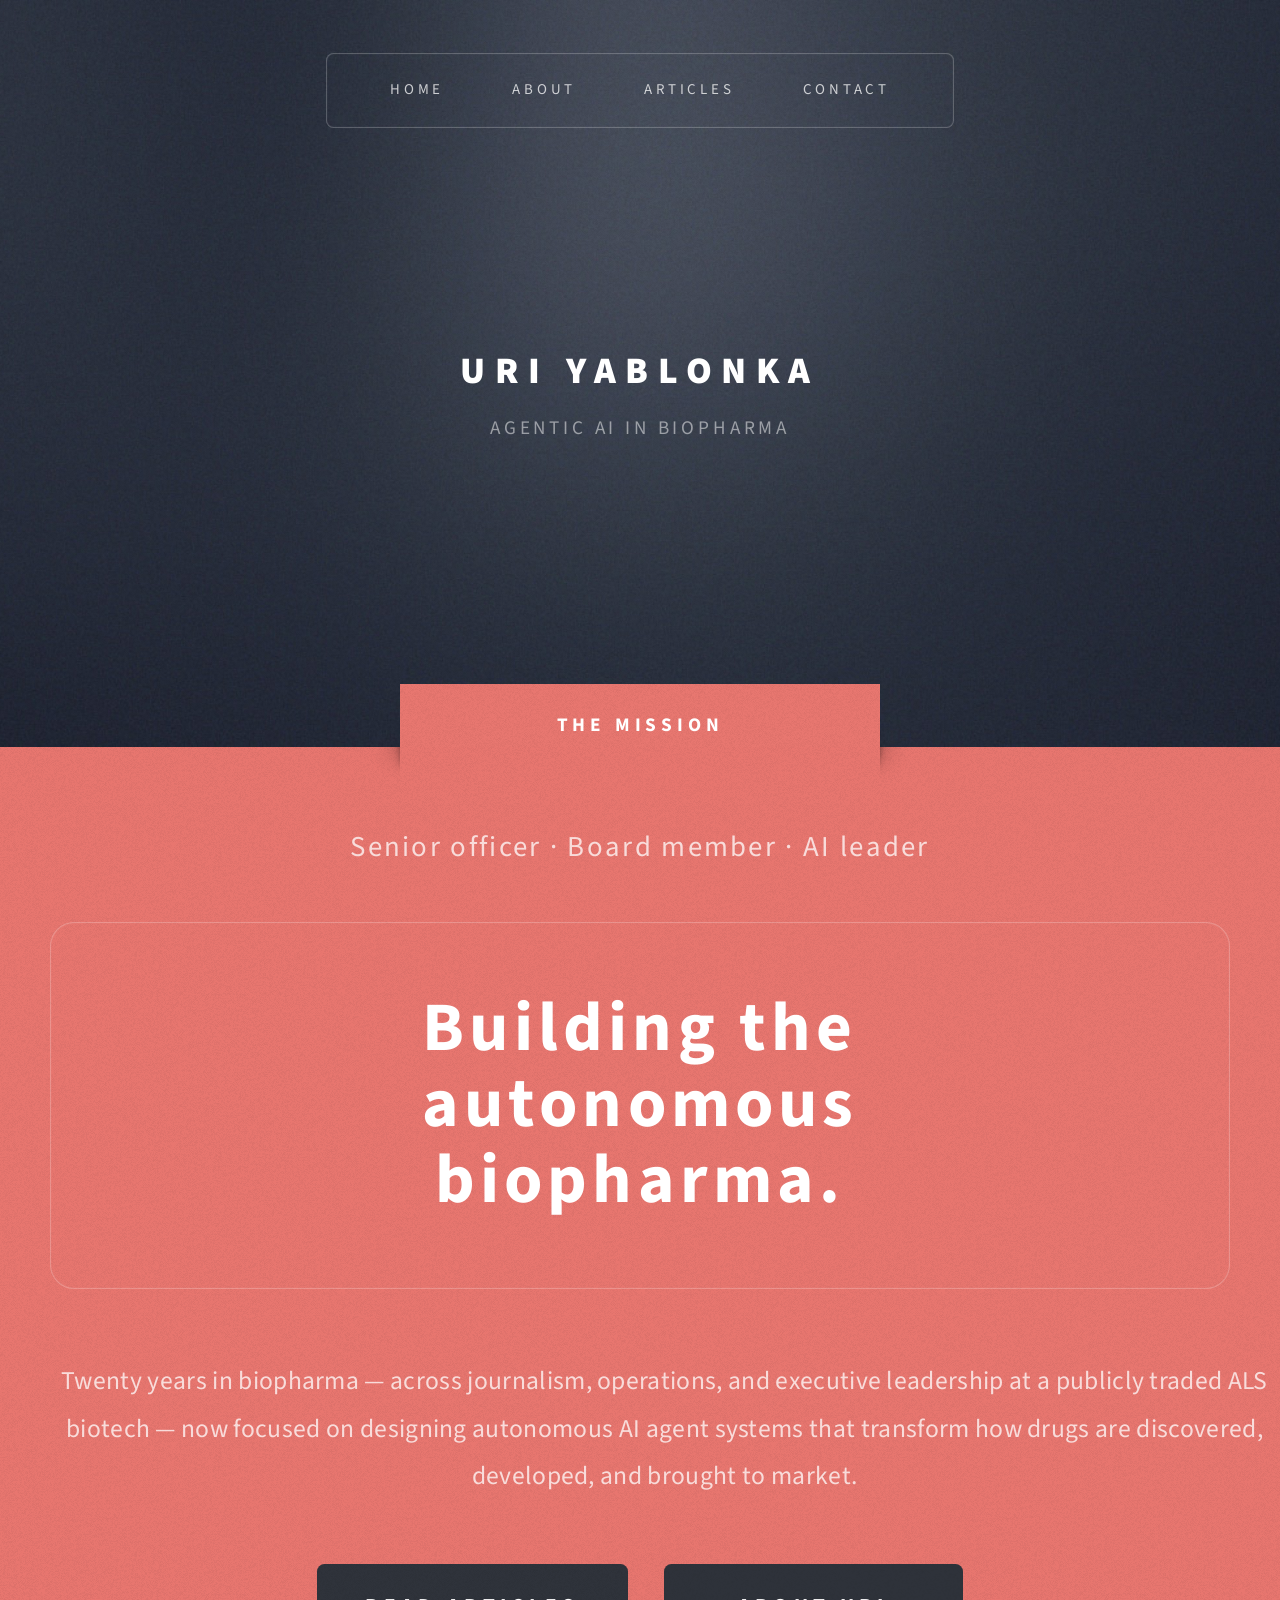
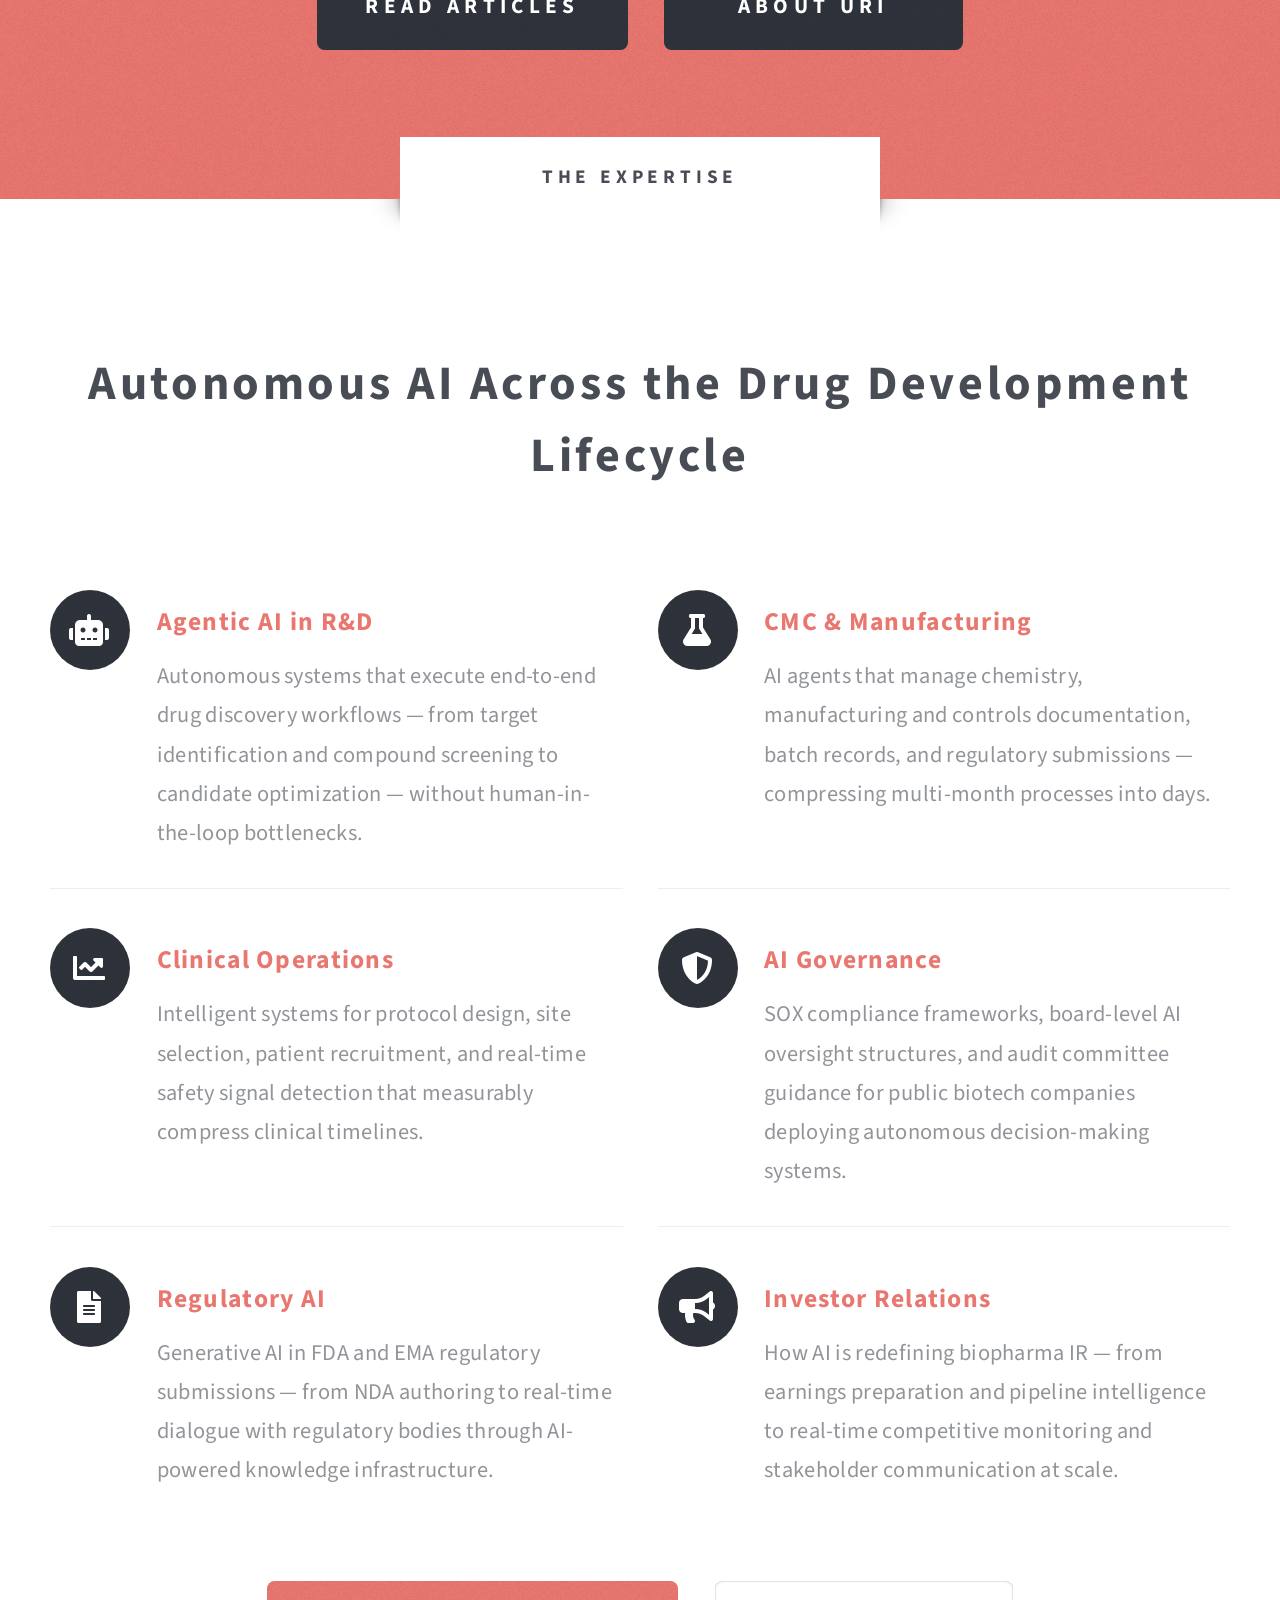
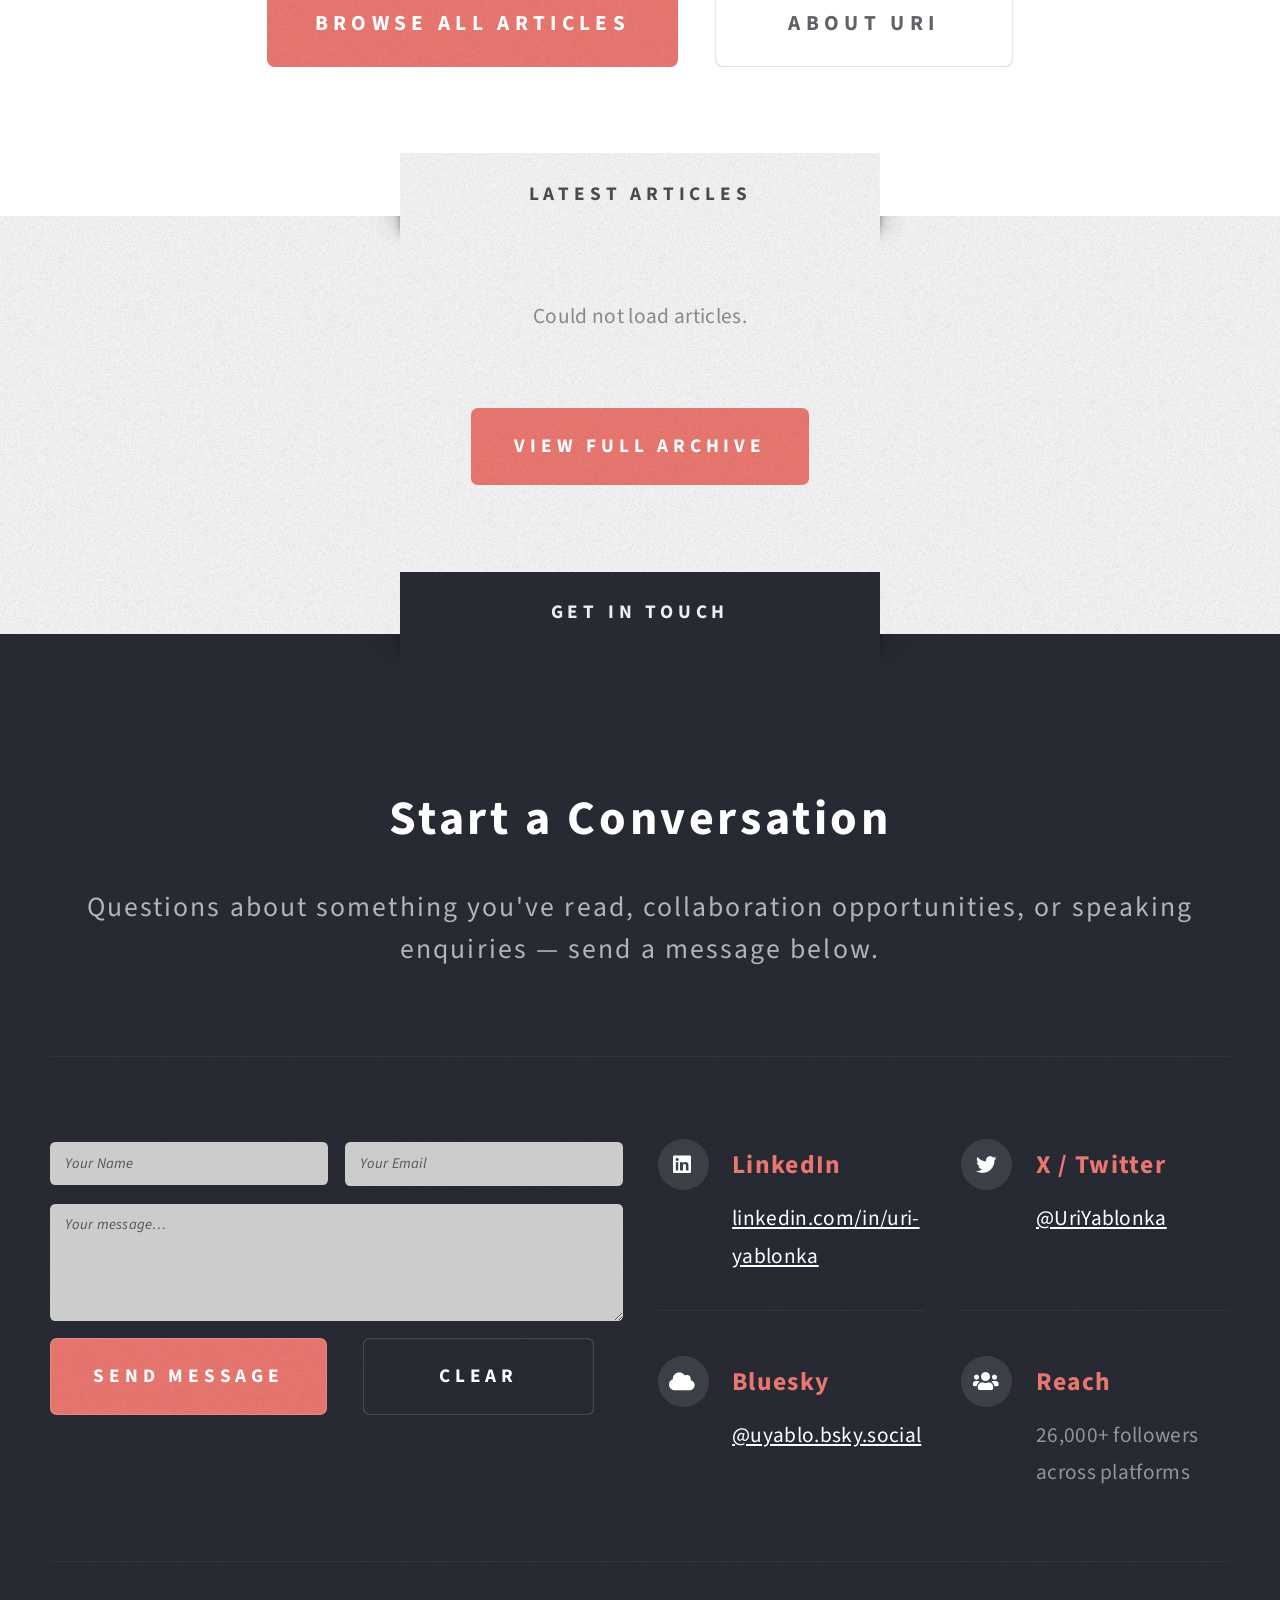
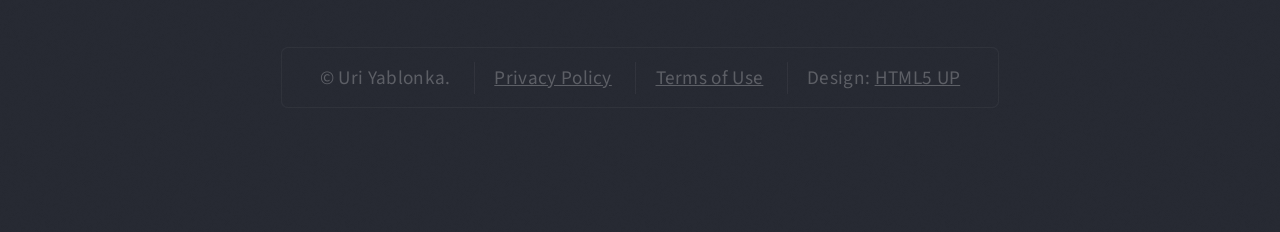
==== commit f076edcf: "Revert to pre-hero-fixes state (back to 32916b7)" ====
--- a/index.html
+++ b/index.html
@@ -17,7 +17,7 @@
   <section id="header" class="wrapper">
     <div id="logo">
       <h1><a href="index.html">Uri Yablonka</a></h1>
-      <p>Senior Officer, Board Member, AI Leader in Biotech</p>
+      <p>Agentic AI in Biopharma</p>
     </div>
     <nav id="nav">
       <ul>
@@ -33,7 +33,8 @@
   <section id="intro" class="wrapper style1">
     <div class="title">The Mission</div>
     <div class="container">
-      <p class="style1">Managing Biotech Companies in the Age of Agentic AI</p>
+      <p class="style1">Senior officer &middot; Board member &middot; AI leader</p>
+      <p class="style2">Building the<br class="mobile-hide" />autonomous<br class="mobile-hide" />biopharma.</p>
       <p class="style3">Twenty years in biopharma — across journalism, operations, and executive leadership at a publicly traded ALS biotech — now focused on designing autonomous AI agent systems that transform how drugs are discovered, developed, and brought to market.</p>
       <ul class="actions">
         <li><a href="articles.html" class="button style3 large">Read Articles</a></li>
--- a/assets/css/custom.css
+++ b/assets/css/custom.css
@@ -10,19 +10,6 @@
 /* ── Proportionate font scaling (template base is 14pt — bump to 16pt) ── */
 body {
   font-size: 16pt;
-}
-
-/* ── Logo name — twice the template default ──────────────────── */
-#logo h1 a {
-  font-size: 2.5em;
-  line-height: 1.1;
-  display: block;
-}
-
-/* ── "The Mission" section tab — twice as large ──────────────── */
-#intro .title {
-  font-size: 1.75em;
-  padding: 0.7em 1.5em;
 }
 
 /* Intro hero — scale up the big headline and body copy */
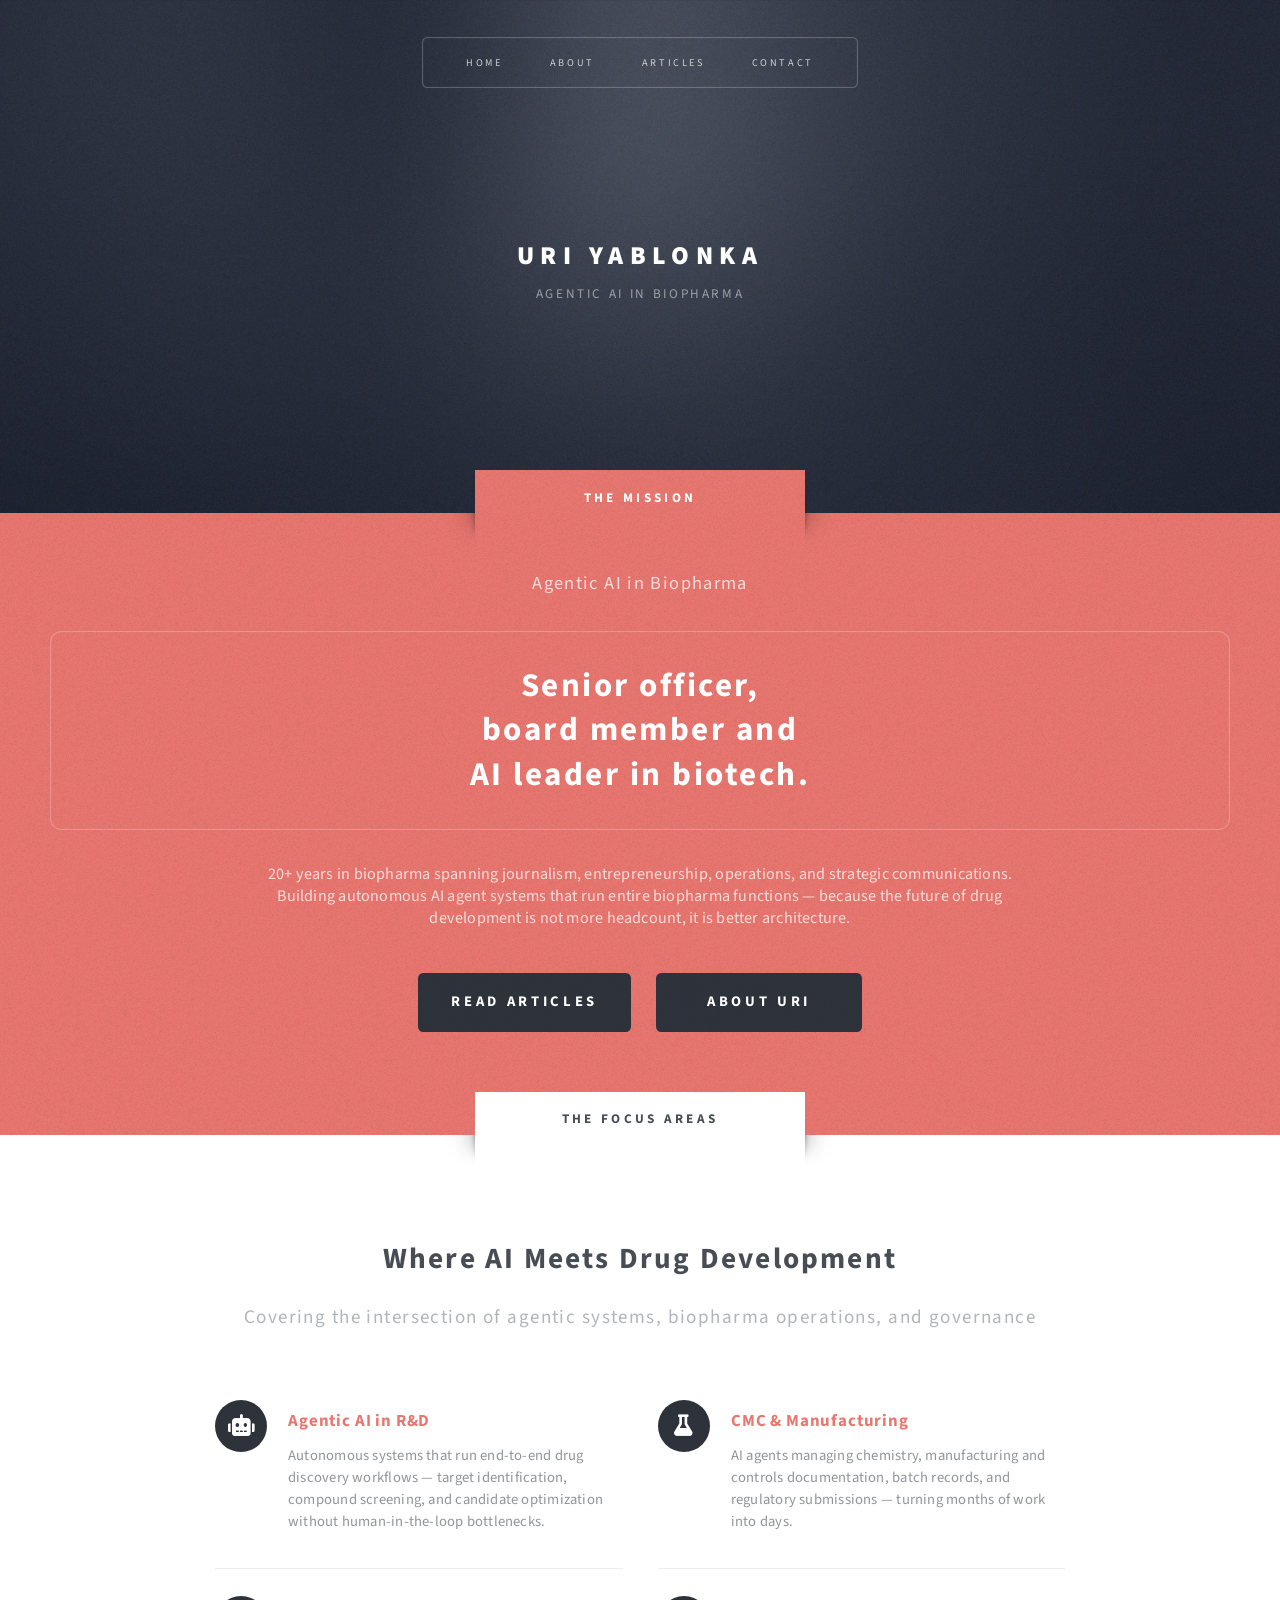
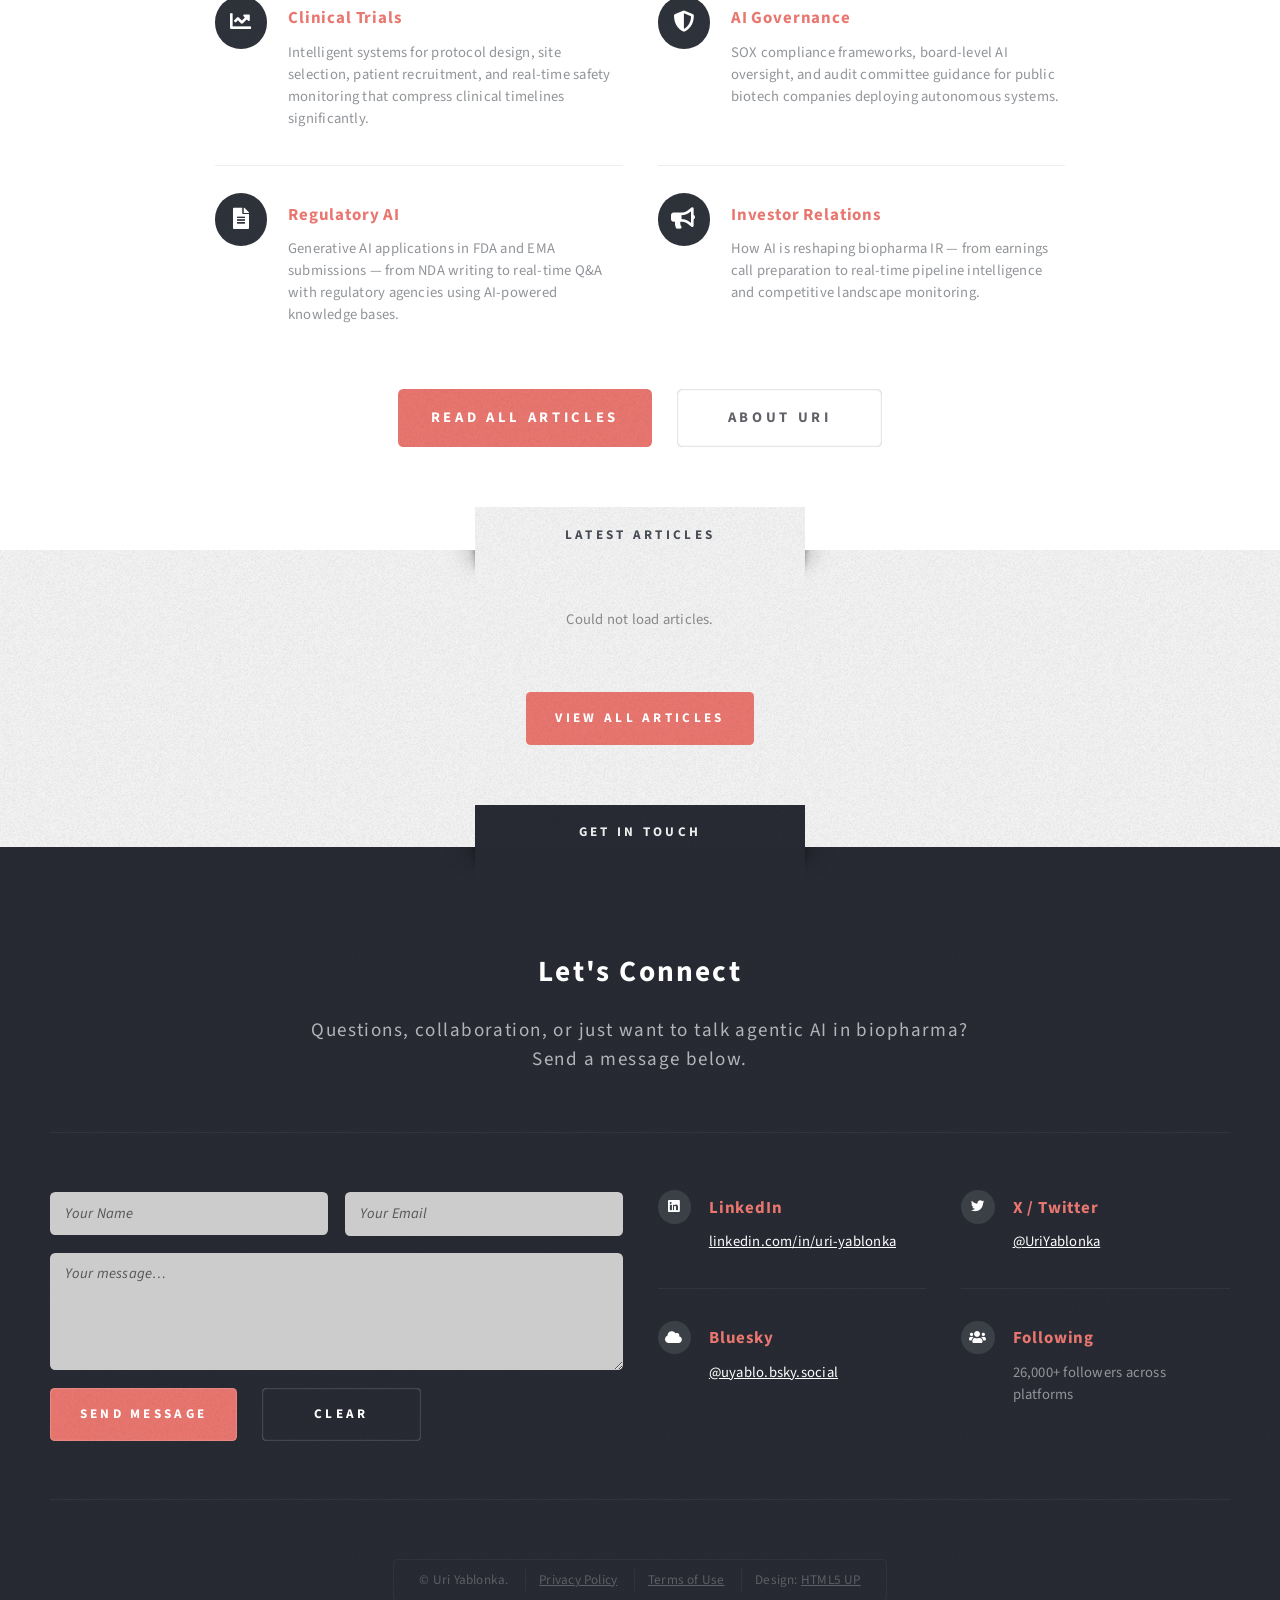
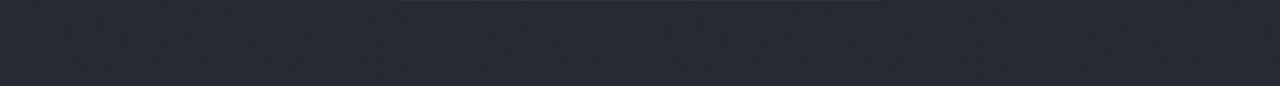
==== commit 21ed3816: "Revert to 45a7242 — original template colors, plain content" ====
--- a/index.html
+++ b/index.html
@@ -4,7 +4,7 @@
   <title>Uri Yablonka — Agentic AI in Biopharma</title>
   <meta charset="utf-8" />
   <meta name="viewport" content="width=device-width, initial-scale=1, user-scalable=no" />
-  <meta name="description" content="Uri Yablonka — senior officer, board member and AI leader in biotech. Writing on autonomous AI systems, drug development, and the future of biopharma." />
+  <meta name="description" content="Uri Yablonka — senior officer, board member and AI leader in biotech. Writing on agentic AI in biopharma, R&D, and the future of drug development." />
   <meta property="og:title" content="Uri Yablonka — Agentic AI in Biopharma" />
   <meta property="og:url" content="https://uriyablonka.com" />
   <link rel="canonical" href="https://uriyablonka.com/" />
@@ -29,13 +29,14 @@
     </nav>
   </section>
 
-  <!-- Hero -->
   <section id="intro" class="wrapper style1">
     <div class="title">The Mission</div>
     <div class="container">
-      <p class="style1">Senior officer &middot; Board member &middot; AI leader</p>
-      <p class="style2">Building the<br class="mobile-hide" />autonomous<br class="mobile-hide" />biopharma.</p>
-      <p class="style3">Twenty years in biopharma — across journalism, operations, and executive leadership at a publicly traded ALS biotech — now focused on designing autonomous AI agent systems that transform how drugs are discovered, developed, and brought to market.</p>
+      <p class="style1">Agentic AI in Biopharma</p>
+      <p class="style2">Senior officer,<br class="mobile-hide" />board member and<br class="mobile-hide" />AI leader in biotech.</p>
+      <p class="style3">20+ years in biopharma spanning journalism, entrepreneurship, operations, and strategic communications.
+      Building autonomous AI agent systems that run entire biopharma functions — because the future of drug development
+      is not more headcount, it is better architecture.</p>
       <ul class="actions">
         <li><a href="articles.html" class="button style3 large">Read Articles</a></li>
         <li><a href="about.html" class="button style3 large">About Uri</a></li>
@@ -43,70 +44,68 @@
     </div>
   </section>
 
-  <!-- Focus Areas -->
   <section id="main" class="wrapper style2">
-    <div class="title">The Expertise</div>
+    <div class="title">The Focus Areas</div>
     <div class="container">
       <section id="features">
         <header class="style1">
-          <h2>Autonomous AI Across the Drug Development Lifecycle</h2>
+          <h2>Where AI Meets Drug Development</h2>
+          <p>Covering the intersection of agentic systems, biopharma operations, and governance</p>
         </header>
         <div class="feature-list">
           <div class="row">
             <div class="col-6 col-12-medium"><section>
-              <h3 class="icon solid fa-robot"><a href="articles.html?cat=R%26D">Agentic AI in R&amp;D</a></h3>
-              <p>Autonomous systems that execute end-to-end drug discovery workflows — from target identification and compound screening to candidate optimization — without human-in-the-loop bottlenecks.</p>
+              <h3 class="icon solid fa-robot">Agentic AI in R&amp;D</h3>
+              <p>Autonomous systems that run end-to-end drug discovery workflows — target identification, compound screening, and candidate optimization without human-in-the-loop bottlenecks.</p>
             </section></div>
             <div class="col-6 col-12-medium"><section>
-              <h3 class="icon solid fa-flask"><a href="articles.html?cat=CMC">CMC &amp; Manufacturing</a></h3>
-              <p>AI agents that manage chemistry, manufacturing and controls documentation, batch records, and regulatory submissions — compressing multi-month processes into days.</p>
+              <h3 class="icon solid fa-flask">CMC &amp; Manufacturing</h3>
+              <p>AI agents managing chemistry, manufacturing and controls documentation, batch records, and regulatory submissions — turning months of work into days.</p>
             </section></div>
             <div class="col-6 col-12-medium"><section>
-              <h3 class="icon solid fa-chart-line"><a href="articles.html?cat=Clinical">Clinical Operations</a></h3>
-              <p>Intelligent systems for protocol design, site selection, patient recruitment, and real-time safety signal detection that measurably compress clinical timelines.</p>
+              <h3 class="icon solid fa-chart-line">Clinical Trials</h3>
+              <p>Intelligent systems for protocol design, site selection, patient recruitment, and real-time safety monitoring that compress clinical timelines significantly.</p>
             </section></div>
             <div class="col-6 col-12-medium"><section>
-              <h3 class="icon solid fa-shield-alt"><a href="articles.html?cat=Governance">AI Governance</a></h3>
-              <p>SOX compliance frameworks, board-level AI oversight structures, and audit committee guidance for public biotech companies deploying autonomous decision-making systems.</p>
+              <h3 class="icon solid fa-shield-alt">AI Governance</h3>
+              <p>SOX compliance frameworks, board-level AI oversight, and audit committee guidance for public biotech companies deploying autonomous systems.</p>
             </section></div>
             <div class="col-6 col-12-medium"><section>
-              <h3 class="icon solid fa-file-alt"><a href="articles.html?cat=Regulatory">Regulatory AI</a></h3>
-              <p>Generative AI in FDA and EMA regulatory submissions — from NDA authoring to real-time dialogue with regulatory bodies through AI-powered knowledge infrastructure.</p>
+              <h3 class="icon solid fa-file-alt">Regulatory AI</h3>
+              <p>Generative AI applications in FDA and EMA submissions — from NDA writing to real-time Q&amp;A with regulatory agencies using AI-powered knowledge bases.</p>
             </section></div>
             <div class="col-6 col-12-medium"><section>
-              <h3 class="icon solid fa-bullhorn"><a href="articles.html?cat=IR">Investor Relations</a></h3>
-              <p>How AI is redefining biopharma IR — from earnings preparation and pipeline intelligence to real-time competitive monitoring and stakeholder communication at scale.</p>
+              <h3 class="icon solid fa-bullhorn">Investor Relations</h3>
+              <p>How AI is reshaping biopharma IR — from earnings call preparation to real-time pipeline intelligence and competitive landscape monitoring.</p>
             </section></div>
           </div>
         </div>
         <ul class="actions special">
-          <li><a href="articles.html" class="button style1 large">Browse All Articles</a></li>
+          <li><a href="articles.html" class="button style1 large">Read All Articles</a></li>
           <li><a href="about.html" class="button style2 large">About Uri</a></li>
         </ul>
       </section>
     </div>
   </section>
 
-  <!-- Latest Articles -->
   <section id="highlights" class="wrapper style3">
     <div class="title">Latest Articles</div>
     <div class="container">
       <div class="row aln-center" id="latest-articles">
-        <p class="loading-msg" style="width:100%;text-align:center">Loading articles…</p>
+        <p class="loading-msg" style="color:#888;width:100%;text-align:center">Loading articles…</p>
       </div>
       <ul class="actions special" style="margin-top:2rem">
-        <li><a href="articles.html" class="button style1">View Full Archive</a></li>
+        <li><a href="articles.html" class="button style1">View All Articles</a></li>
       </ul>
     </div>
   </section>
 
-  <!-- Footer / Contact -->
   <section id="footer" class="wrapper">
     <div class="title">Get in Touch</div>
     <div class="container">
       <header class="style1">
-        <h2>Start a Conversation</h2>
-        <p>Questions about something you've read, collaboration opportunities, or speaking enquiries — send a message below.</p>
+        <h2>Let's Connect</h2>
+        <p>Questions, collaboration, or just want to talk agentic AI in biopharma?<br />Send a message below.</p>
       </header>
       <div class="row">
         <div class="col-6 col-12-medium">
@@ -149,7 +148,7 @@
                 <p><a href="https://bsky.app/profile/uyablo.bsky.social" target="_blank" rel="noopener">@uyablo.bsky.social</a></p>
               </section></div>
               <div class="col-6 col-12-small"><section>
-                <h3 class="icon solid fa-users">Reach</h3>
+                <h3 class="icon solid fa-users">Following</h3>
                 <p>26,000+ followers across platforms</p>
               </section></div>
             </div>
--- a/assets/css/custom.css
+++ b/assets/css/custom.css
@@ -5,81 +5,6 @@
 /* Use Source Sans 3 (upgraded version of Source Sans Pro used by template) */
 body, input, textarea, select {
   font-family: 'Source Sans 3', 'Source Sans Pro', Helvetica, sans-serif;
-}
-
-/* ── Proportionate font scaling (template base is 14pt — bump to 16pt) ── */
-body {
-  font-size: 16pt;
-}
-
-/* Intro hero — scale up the big headline and body copy */
-#intro p.style2 {
-  font-size: 3.25em;
-  line-height: 1.1;
-}
-
-#intro p.style1 {
-  font-size: 1.35em;
-  letter-spacing: 0.08em;
-}
-
-#intro p.style3 {
-  font-size: 1.2em;
-  line-height: 1.85;
-}
-
-/* Section headers */
-#main header.style1 h2,
-#footer header.style1 h2 {
-  font-size: 2.25em;
-}
-
-/* Feature list headings */
-.feature-list h3 {
-  font-size: 1.2em !important;
-}
-
-.feature-list p {
-  font-size: 1.05em;
-  line-height: 1.75;
-}
-
-/* Highlight section cards */
-.highlight h3 {
-  font-size: 1.2em;
-}
-
-.highlight p {
-  font-size: 1.05em;
-  line-height: 1.75;
-}
-
-/* Footer body text */
-#footer .feature-list p {
-  font-size: 1em;
-}
-
-/* ── Topic card h3 links ──────────────────────────────────────── */
-.feature-list h3 a {
-  text-decoration: none;
-  color: inherit;
-  border-bottom: 1px solid rgba(233,119,112,0.3);
-  transition: color 0.2s, border-color 0.2s;
-}
-
-.feature-list h3 a:hover {
-  color: #e97770 !important;
-  border-bottom-color: #e97770;
-}
-
-/* Dark section (style2) — link color adjustment */
-.wrapper.style2 .feature-list h3 a {
-  border-bottom-color: rgba(255,255,255,0.2);
-}
-
-.wrapper.style2 .feature-list h3 a:hover {
-  color: #f98780 !important;
-  border-bottom-color: #f98780;
 }
 
 /* ── Article grid (articles.html) ─────────────────────────────── */
